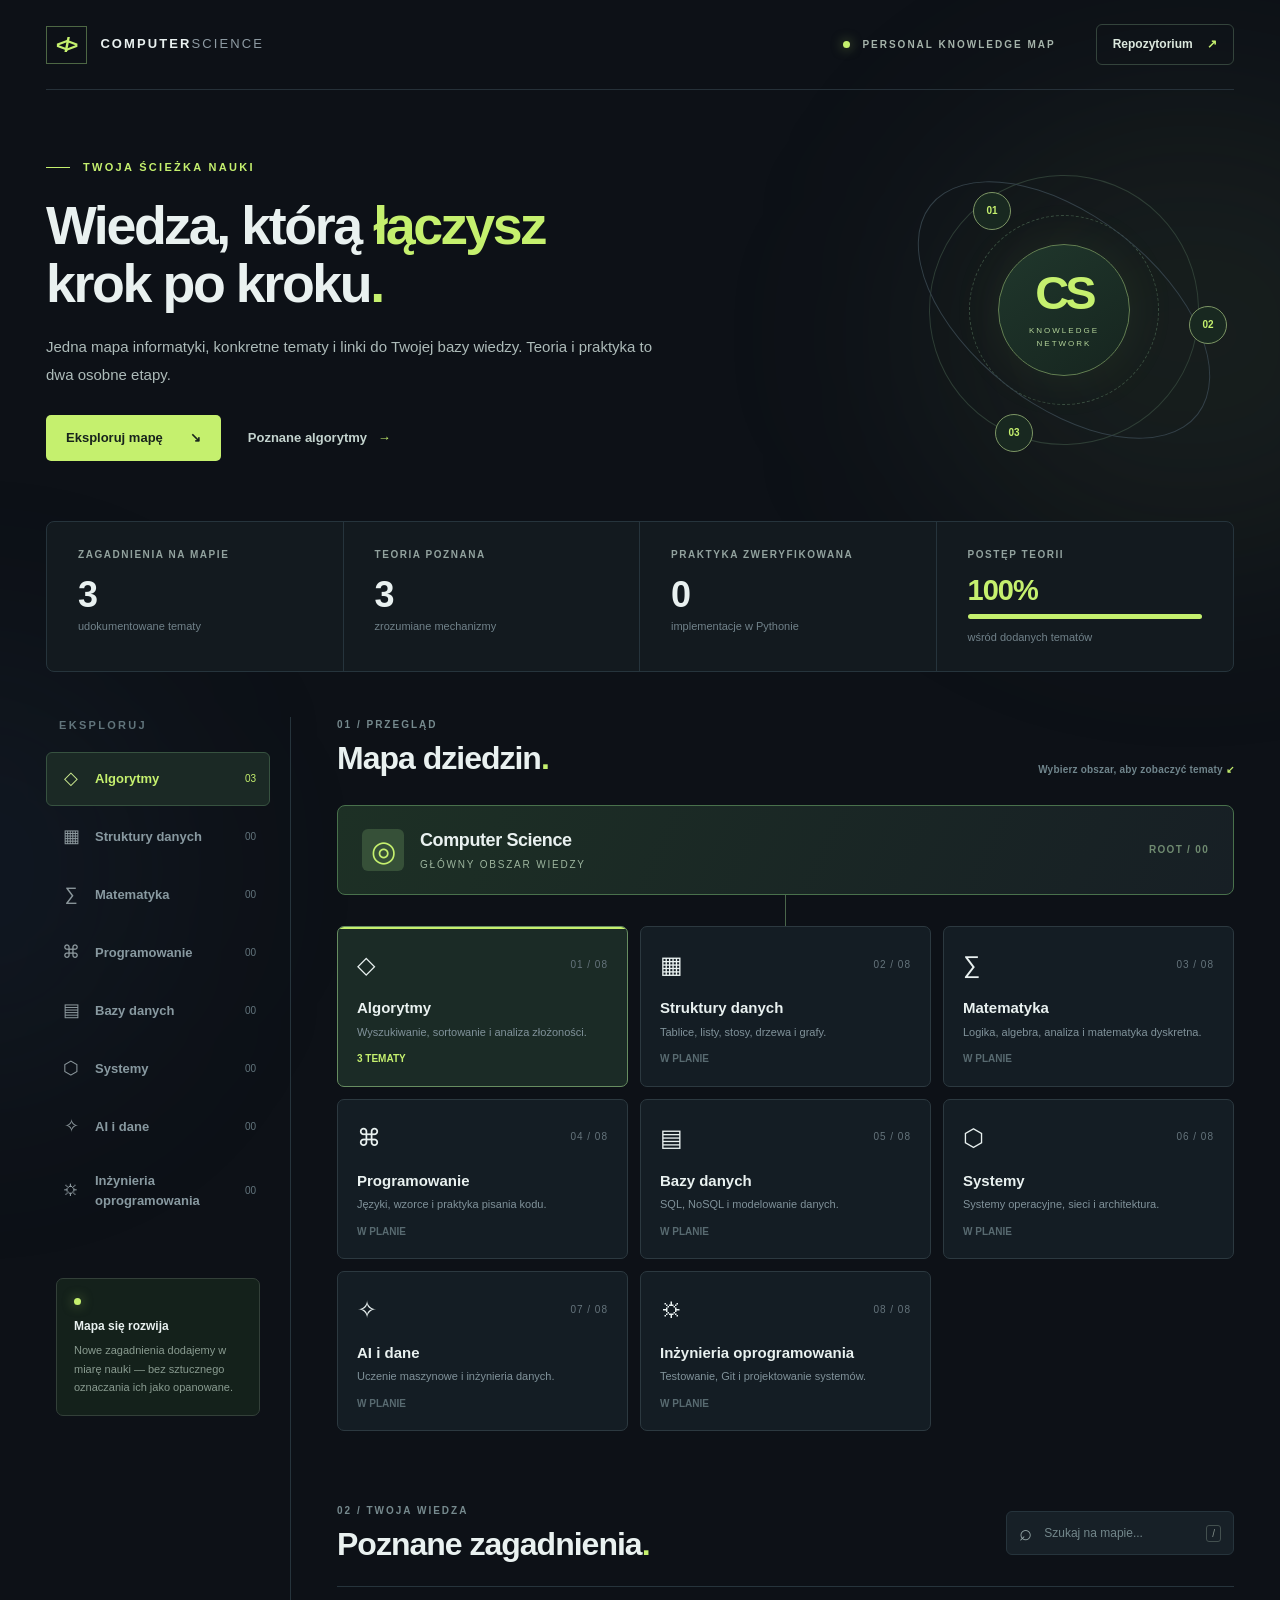
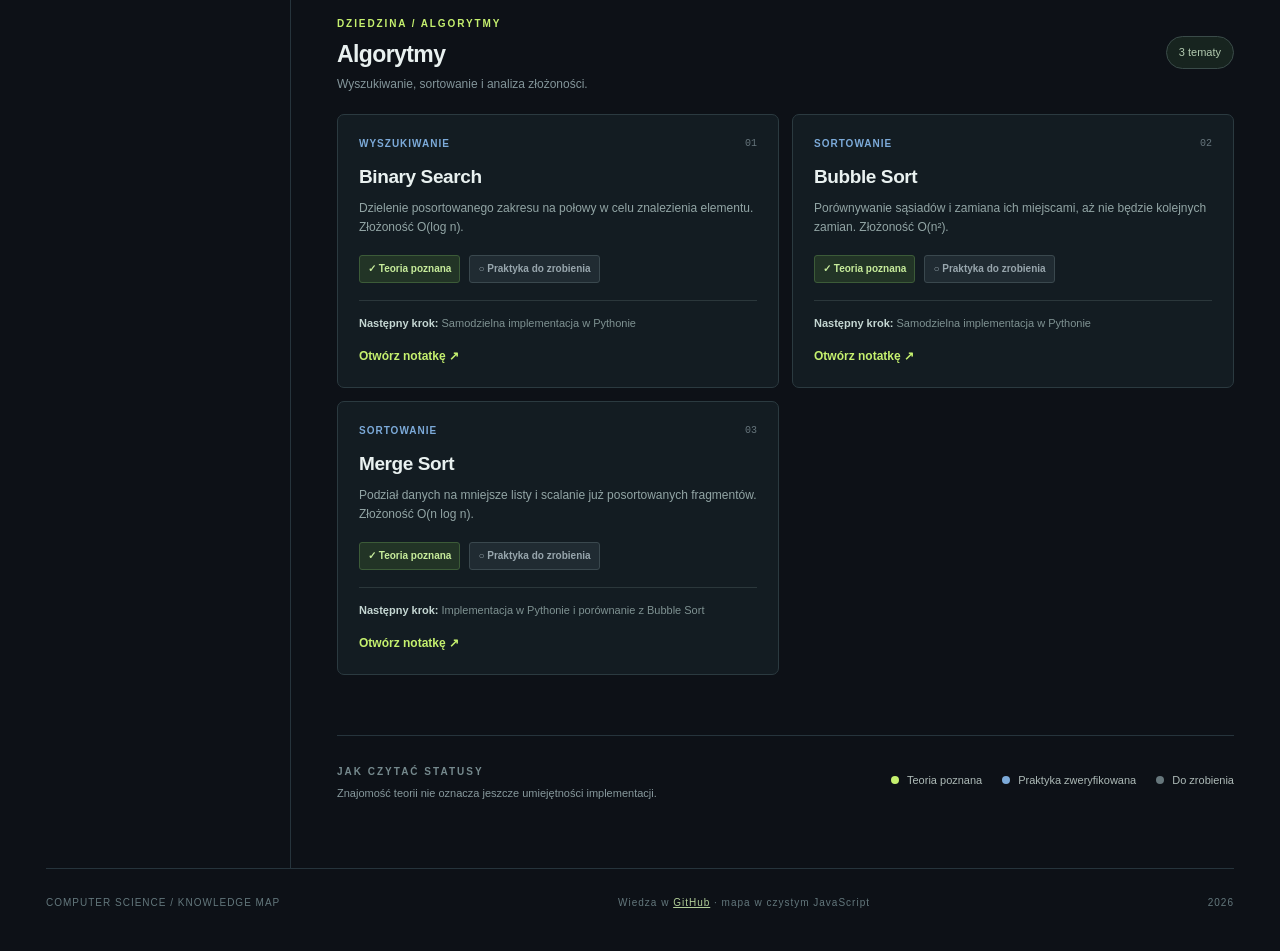
==== docs/index.html @ 826e0786 "Add interactive Computer Science knowledge map (GitHub Pages)" ====
<!doctype html>
<html lang="pl">
<head>
  <meta charset="utf-8">
  <meta name="viewport" content="width=device-width, initial-scale=1">
  <meta name="theme-color" content="#0d1117">
  <meta name="description" content="Interaktywna mapa nauki informatyki — algorytmy, struktury danych i powiązane notatki.">
  <title>Computer Science · Mapa wiedzy</title>
  <link rel="stylesheet" href="./style.css">
  <script defer src="./data/topics.js"></script>
  <script defer src="./app.js"></script>
</head>
<body>
  <div class="ambient ambient-one" aria-hidden="true"></div>
  <div class="ambient ambient-two" aria-hidden="true"></div>
  <div class="shell">
    <header class="site-header">
      <a class="brand" href="./index.html" aria-label="Computer Science — strona główna">
        <span class="brand-symbol">&lt;/&gt;</span><span class="brand-text">COMPUTER<span>SCIENCE</span></span>
      </a>
      <div class="header-right"><span class="live-dot" aria-hidden="true"></span><span class="header-tag">PERSONAL KNOWLEDGE MAP</span>
        <a class="header-link" href="https://github.com/Filip350/ComputerScience" target="_blank" rel="noopener noreferrer">Repozytorium <span aria-hidden="true">↗</span></a>
      </div>
    </header>
    <section class="hero" aria-labelledby="heroTitle">
      <div class="hero-copy"><div class="eyebrow"><span class="eyebrow-line"></span> TWOJA ŚCIEŻKA NAUKI</div>
        <h1 id="heroTitle">Wiedza, którą <em>łączysz</em><br>krok po kroku<span class="hero-period">.</span></h1>
        <p>Jedna mapa informatyki, konkretne tematy i linki do Twojej bazy wiedzy. Teoria i praktyka to dwa osobne etapy.</p>
        <div class="hero-actions"><a href="#map" class="primary-action">Eksploruj mapę <span aria-hidden="true">↘</span></a><a href="#topics" class="text-action">Poznane algorytmy <span aria-hidden="true">→</span></a></div>
      </div>
      <div class="hero-orbit" aria-hidden="true"><div class="orbit orbit-a"></div><div class="orbit orbit-b"></div><div class="orbit orbit-c"></div><div class="orbit-node node-a">01</div><div class="orbit-node node-b">02</div><div class="orbit-node node-c">03</div><div class="orbit-core"><span>CS</span><small>KNOWLEDGE<br>NETWORK</small></div></div>
    </section>
    <section class="stats" aria-label="Postępy nauki">
      <div class="stat"><span class="stat-label">ZAGADNIENIA NA MAPIE</span><strong id="statTotal">—</strong><span class="stat-detail">udokumentowane tematy</span></div>
      <div class="stat"><span class="stat-label">TEORIA POZNANA</span><strong id="statTheory">—</strong><span class="stat-detail">zrozumiane mechanizmy</span></div>
      <div class="stat"><span class="stat-label">PRAKTYKA ZWERYFIKOWANA</span><strong id="statPractice">—</strong><span class="stat-detail">implementacje w Pythonie</span></div>
      <div class="stat stat-progress"><span class="stat-label">POSTĘP TEORII</span><strong id="statPercent">—</strong><div class="progress-track"><span id="progressFill"></span></div><span class="stat-detail">wśród dodanych tematów</span></div>
    </section>
    <div class="workspace">
      <aside class="sidebar" aria-label="Nawigacja po dziedzinach">
        <div class="sidebar-title">EKSPLORUJ</div>
        <div class="sidebar-nav" id="sidebarNav"></div>
        <div class="sidebar-foot"><div class="small-signal"></div><strong>Mapa się rozwija</strong><p>Nowe zagadnienia dodajemy w miarę nauki — bez sztucznego oznaczania ich jako opanowane.</p></div>
      </aside>
      <main class="content">
        <section class="map-section" id="map" aria-labelledby="mapTitle">
          <div class="section-top"><div><p class="section-kicker">01 / PRZEGLĄD</p><h2 id="mapTitle">Mapa dziedzin<span class="lime">.</span></h2></div><span class="section-hint">Wybierz obszar, aby zobaczyć tematy <span aria-hidden="true">↙</span></span></div>
          <div class="root-node"><span class="root-icon">◎</span><div><strong>Computer Science</strong><small>GŁÓWNY OBSZAR WIEDZY</small></div><span class="root-corner">ROOT / 00</span></div>
          <div class="branch-line" aria-hidden="true"></div>
          <div class="category-grid" id="categoryGrid"></div>
        </section>
        <section id="topics" class="topics-section" aria-labelledby="topicsTitle">
          <div class="section-top section-top-topics"><div><p class="section-kicker">02 / TWOJA WIEDZA</p><h2 id="topicsTitle">Poznane zagadnienia<span class="lime">.</span></h2></div><label class="search-field"><span aria-hidden="true">⌕</span><span class="visually-hidden">Wyszukaj zagadnienie</span><input id="searchInput" type="search" placeholder="Szukaj na mapie..." autocomplete="off"><kbd>/</kbd></label></div>
          <div class="selection-summary"><div><span class="selection-label" id="categoryLabel">ALGORYTMY</span><h3 id="categoryHeading">Algorytmy</h3><p id="categoryDescription"></p></div><span class="pill-counter" id="topicCount"></span></div>
          <div class="topics-grid" id="topicsGrid" aria-live="polite"></div>
        </section>
        <section class="legend-section" aria-label="Legenda postępów"><div class="legend-head"><span class="section-kicker">JAK CZYTAĆ STATUSY</span><p>Znajomość teorii nie oznacza jeszcze umiejętności implementacji.</p></div><div class="legend-items"><span><i class="legend-dot theory-dot"></i> Teoria poznana</span><span><i class="legend-dot practice-dot"></i> Praktyka zweryfikowana</span><span><i class="legend-dot todo-dot"></i> Do zrobienia</span></div></section>
      </main>
    </div>
    <footer class="site-footer"><span>COMPUTER SCIENCE / KNOWLEDGE MAP</span><span>Wiedza w <a href="https://github.com/Filip350/ComputerScience" target="_blank" rel="noopener noreferrer">GitHub</a> · mapa w czystym JavaScript</span><span>2026</span></footer>
  </div>
</body>
</html>
---- docs/style.css ----
:root{color-scheme:dark;--bg:#0d1117;--panel:#131a21;--panel2:#172029;--stroke:#26343c;--soft:#8e9ba3;--text:#e9f1f0;--lime:#c5f06e;--blue:#7caad9;--muted:#53636c;--max:1440px}*{box-sizing:border-box}html{scroll-behavior:smooth}body{margin:0;background:var(--bg);color:var(--text);font:15px/1.55 -apple-system,BlinkMacSystemFont,"Segoe UI",Inter,Arial,sans-serif;overflow-x:hidden}a{color:inherit;text-decoration:none}button,input{font:inherit}button{cursor:pointer}button:focus-visible,a:focus-visible,input:focus-visible{outline:2px solid var(--lime);outline-offset:4px}.ambient{position:absolute;border-radius:50%;filter:blur(105px);z-index:-1;pointer-events:none}.ambient-one{width:540px;height:450px;background:rgba(118,151,93,.10);top:110px;right:-180px}.ambient-two{width:370px;height:420px;background:rgba(55,93,132,.10);top:660px;left:-210px}.shell{width:min(var(--max),calc(100% - 92px));margin:0 auto}.site-header{height:90px;display:flex;align-items:center;justify-content:space-between;border-bottom:1px solid #263139}.brand{display:flex;align-items:center;gap:13px}.brand-symbol{font-size:21px;font-weight:900;letter-spacing:-4px;color:var(--lime);border:1px solid #4d6744;padding:7px 12px 8px 9px;line-height:1}.brand-text{font-size:13px;font-weight:850;letter-spacing:2.1px}.brand-text span{color:var(--soft);font-weight:500}.header-right{display:flex;align-items:center;gap:12px}.header-tag{font-size:10px;letter-spacing:2px;color:#a5b3aa;font-weight:700}.live-dot,.small-signal{width:7px;height:7px;background:var(--lime);border-radius:50%;box-shadow:0 0 12px #c5f06e80}.header-link{margin-left:28px;border:1px solid #34443c;border-radius:6px;padding:10px 16px;color:#dce8de;font-weight:700;font-size:12px}.header-link:hover{border-color:var(--lime)}.header-link span{color:var(--lime);margin-left:11px}.hero{min-height:380px;display:flex;justify-content:space-between;align-items:center;gap:30px;padding:65px 0 56px}.hero-copy{max-width:765px;position:relative;z-index:1}.eyebrow,.section-kicker,.sidebar-title,.section-hint,.stat-label,.selection-label{font-size:11px;font-weight:750;letter-spacing:2.3px}.eyebrow{display:flex;align-items:center;gap:13px;color:var(--lime)}.eyebrow-line{width:24px;height:1px;background:var(--lime)}h1{font-size:clamp(39px,4.2vw,65px);line-height:1.08;letter-spacing:-2.4px;font-weight:760;margin:20px 0 21px}h1 em{font-style:normal;color:var(--lime)}.hero-period,.lime{color:var(--lime)}.hero-copy>p{color:#adbbb9;max-width:625px;font-size:15px;line-height:1.85;margin:0}.hero-actions{display:flex;gap:27px;align-items:center;margin-top:27px}.primary-action{display:inline-flex;gap:27px;align-items:center;background:var(--lime);color:#18231c;font-weight:800;font-size:13px;padding:13px 20px;border-radius:5px}.primary-action:hover{background:#dcff95}.text-action{color:#c3d3ce;font-size:13px;font-weight:700}.text-action span{color:var(--lime);margin-left:7px}.hero-orbit{flex:0 0 340px;width:340px;height:310px;position:relative;display:flex;align-items:center;justify-content:center}.orbit{position:absolute;border:1px solid #394e40;border-radius:50%;transform:rotate(-23deg)}.orbit-a{width:190px;height:190px;border-style:dashed}.orbit-b{width:270px;height:270px;opacity:.7}.orbit-c{width:340px;height:190px;border-color:#334048;transform:rotate(38deg)}.orbit-core{width:132px;height:132px;border-radius:50%;background:linear-gradient(145deg,#20372c,#16251f);border:1px solid #637f52;display:flex;align-items:center;justify-content:center;flex-direction:column;box-shadow:0 0 55px #b3ec7013}.orbit-core span{font-size:47px;line-height:1;font-weight:900;letter-spacing:-4px;color:var(--lime)}.orbit-core small{text-align:center;font-size:8px;line-height:1.6;letter-spacing:2px;color:#b3d399;margin-top:9px}.orbit-node{position:absolute;background:#182820;border:1px solid #7c9564;color:var(--lime);border-radius:50%;width:38px;height:38px;display:grid;place-items:center;font-size:10px;font-weight:800}.node-a{top:37px;left:79px}.node-b{right:7px;top:151px}.node-c{bottom:13px;left:101px}.stats{display:grid;grid-template-columns:repeat(4,minmax(0,1fr));border:1px solid var(--stroke);border-radius:8px;background:#131a1f;overflow:hidden;margin-bottom:45px}.stat{padding:25px 31px;min-height:140px;border-right:1px solid var(--stroke);display:flex;flex-direction:column;align-items:flex-start}.stat:last-child{border-right:0}.stat-label{color:#92a29e;letter-spacing:1.55px;font-size:10px}.stat strong{font-size:36px;line-height:1.3;margin:9px 0 0;letter-spacing:-1px}.stat-detail{color:#71828a;font-size:11px}.stat-progress strong{font-size:29px;color:var(--lime)}.progress-track{background:#2b3836;height:5px;border-radius:10px;width:100%;margin:5px 0 10px;overflow:hidden}.progress-track span{display:block;background:var(--lime);height:100%;width:0%;transition:width .5s}.workspace{display:grid;grid-template-columns:245px minmax(0,1fr);gap:46px}.sidebar{border-right:1px solid var(--stroke);padding-right:20px;align-self:stretch}.sidebar-title{color:#61747b;margin:0 0 18px 13px}.sidebar-nav{display:flex;flex-direction:column;gap:4px}.side-btn{display:flex;gap:13px;align-items:center;background:transparent;border:1px solid transparent;border-radius:6px;padding:12px 13px;color:#8899a0;text-align:left;width:100%;transition:.15s}.side-btn:hover{color:var(--text);background:#1c252c}.side-btn.active{background:#1b2925;border-color:#375240;color:var(--lime)}.side-icon{width:22px;font-size:18px;text-align:center;filter:saturate(.7)}.side-name{flex:1;font-size:13px;font-weight:650}.side-count{font-size:10px;color:#62747c}.side-btn.active .side-count{color:var(--lime)}.sidebar-foot{margin:54px 10px 0;border:1px solid #334039;border-radius:7px;padding:19px 17px;background:#14211b}.sidebar-foot strong{display:block;font-size:12px;margin-top:12px}.sidebar-foot p{color:#899b90;font-size:11px;line-height:1.65;margin:6px 0 0}.content{min-width:0}.section-top{display:flex;align-items:end;justify-content:space-between;gap:16px}.section-kicker{color:#768a8e;letter-spacing:2px;margin:0 0 6px;font-size:10px}h2{font-size:32px;letter-spacing:-1px;line-height:1.2;margin:0;font-weight:760}.section-hint{font-size:10px;letter-spacing:.2px;color:#70858c}.section-hint span{color:var(--lime)}.root-node{display:flex;align-items:center;gap:16px;background:linear-gradient(115deg,#1d3025,#171f25);border:1px solid #49714c;border-radius:8px;padding:19px 24px;margin-top:28px;min-height:90px}.root-icon{display:grid;place-items:center;width:42px;height:42px;border-radius:6px;background:#365038;color:var(--lime);font-size:29px}.root-node strong{display:block;font-size:18px;letter-spacing:-.4px}.root-node small{display:block;font-size:10px;letter-spacing:1.8px;color:#9db59e;margin-top:2px}.root-corner{margin-left:auto;color:#6f8a70;font-size:10px;font-weight:700;letter-spacing:1.3px}.branch-line{width:1px;height:31px;background:#4a664b;margin:0 auto}.category-grid{display:grid;grid-template-columns:repeat(3,minmax(0,1fr));gap:12px;position:relative}.category-btn{position:relative;text-align:left;min-height:148px;padding:19px;border:1px solid #2c3940;border-radius:7px;background:#141d24;color:var(--text);transition:background .15s,border-color .15s,transform .15s;overflow:hidden}.category-btn:before{content:"";position:absolute;top:0;left:0;width:100%;height:2px;background:transparent}.category-btn:hover{background:#1a292b;border-color:#65815f;transform:translateY(-2px)}.category-btn.active{background:#1b2b26;border-color:#678d61}.category-btn.active:before{background:var(--lime)}.cat-header{display:flex;align-items:center;justify-content:space-between}.cat-icon{font-size:24px}.cat-number{font-size:10px;color:#65747c;letter-spacing:1px}.cat-title{font-size:15px;font-weight:780;display:block;margin-top:13px}.cat-desc{display:block;font-size:11px;color:#80929a;margin:4px 0 0;line-height:1.5}.cat-bottom{display:block;font-size:10px;color:var(--lime);font-weight:750;margin-top:11px}.category-btn:not(.has-topics) .cat-bottom{color:#586a70}.topics-section{padding-top:72px}.section-top-topics{align-items:center}.search-field{display:flex;align-items:center;gap:10px;border:1px solid var(--stroke);border-radius:6px;background:#172027;min-width:225px;padding:10px 12px;color:#92a3a4}.search-field>span:first-child{font-size:22px;line-height:1}.search-field input{background:transparent;border:0;outline:none;color:var(--text);min-width:0;width:100%;font-size:12px}.search-field input::placeholder{color:#73878b}.search-field kbd{font-family:inherit;font-size:10px;color:#84908b;border:1px solid #43504f;border-radius:3px;padding:0 5px}.selection-summary{display:flex;justify-content:space-between;align-items:center;gap:20px;padding:23px 0 20px;margin-top:23px;border-top:1px solid var(--stroke)}.selection-label{font-size:10px;color:var(--lime);letter-spacing:1.9px}.selection-summary h3{font-size:23px;letter-spacing:-.6px;margin:3px 0}.selection-summary p{font-size:12px;color:#83959a;margin:2px 0 0}.pill-counter{font-size:11px;border:1px solid #3a4b49;background:#17241f;border-radius:999px;padding:7px 12px;color:#b2caaf;white-space:nowrap}.topics-grid{display:grid;grid-template-columns:repeat(2,minmax(0,1fr));gap:13px}.topic-card{min-width:0;padding:21px;border:1px solid #2b3a40;background:#131c22;border-radius:7px;transition:background .15s,border-color .15s}.topic-card:hover{border-color:#596f63;background:#172229}.topic-card-head{display:flex;align-items:flex-start;justify-content:space-between;gap:10px}.topic-tag{font-size:10px;color:var(--blue);letter-spacing:1px;font-weight:750}.topic-index{font-size:10px;color:#65747b;font-family:monospace}.topic-card h4{font-size:19px;letter-spacing:-.4px;margin:11px 0 7px}.topic-description{font-size:12px;line-height:1.6;color:#92a5a5;min-height:38px;margin:0}.topic-checklist{display:flex;gap:9px;flex-wrap:wrap;margin:18px 0 17px}.chip{font-size:10px;font-weight:750;border-radius:3px;padding:5px 8px;border:1px solid}.chip.yes{color:#c7ec9b;background:#223426;border-color:#3c5b38}.chip.no{color:#98a6ad;background:#202b32;border-color:#3a484e}.topic-next{font-size:11px;color:#7f9292;padding-top:14px;border-top:1px solid #2b373b}.topic-next strong{color:#c5d7d3;font-weight:600}.topic-link{display:inline-flex;align-items:center;gap:9px;margin-top:15px;font-size:12px;font-weight:800;color:var(--lime)}.topic-link:hover{text-decoration:underline}.empty-state{grid-column:1/-1;border:1px dashed #43534a;border-radius:8px;background:#15201c;padding:37px 26px;min-height:190px}.empty-state strong{display:block;font-size:19px}.empty-state p{color:#90a29d;max-width:480px;font-size:13px;margin:8px 0 0}.legend-section{border-top:1px solid var(--stroke);margin-top:60px;padding:22px 0 66px;display:flex;align-items:center;justify-content:space-between;gap:20px;flex-wrap:wrap}.legend-head p{color:#87999d;font-size:11px;margin:4px 0 0}.legend-items{display:flex;gap:20px;flex-wrap:wrap;font-size:11px;color:#adbab7}.legend-items>span{display:flex;align-items:center;gap:8px}.legend-dot{display:inline-block;border-radius:50%;width:8px;height:8px}.theory-dot{background:var(--lime)}.practice-dot{background:var(--blue)}.todo-dot{background:#66777c}.site-footer{border-top:1px solid var(--stroke);padding:26px 0 40px;display:flex;justify-content:space-between;gap:15px;color:#63777c;font-size:10px;letter-spacing:1px}.site-footer a{color:#b2cf99;text-decoration:underline}.visually-hidden{position:absolute!important;width:1px;height:1px;padding:0;margin:-1px;overflow:hidden;clip:rect(0,0,0,0);white-space:nowrap;border:0}@media(max-width:1100px){.workspace{grid-template-columns:185px minmax(0,1fr);gap:24px}.shell{width:min(var(--max),calc(100% - 48px))}.hero-orbit{flex-basis:270px;transform:scale(.8);margin:-32px}.category-grid{grid-template-columns:repeat(2,minmax(0,1fr))}.stats .stat{padding:20px 16px}}@media(max-width:750px){.shell{width:calc(100% - 32px)}.site-header{height:74px}.header-tag,.live-dot{display:none}.header-link{margin-left:0;padding:9px 11px}.brand-text{font-size:11px;letter-spacing:1px}.hero{padding:50px 0 32px;min-height:unset}.hero-orbit{display:none}.hero h1{font-size:clamp(38px,8.5vw,52px);letter-spacing:-1.7px}.hero-actions{gap:16px;flex-wrap:wrap}.stats{grid-template-columns:repeat(2,1fr);margin-bottom:32px}.stat{min-height:125px}.stat:nth-child(2){border-right:0}.stat:nth-child(-n+2){border-bottom:1px solid var(--stroke)}.workspace{display:block}.sidebar{border-right:0;padding:0;margin-bottom:34px}.sidebar-title,.sidebar-foot{display:none}.sidebar-nav{flex-direction:row;overflow-x:auto;padding-bottom:7px;scrollbar-width:thin}.side-btn{white-space:nowrap;flex:0 0 auto;width:auto;padding:10px 12px}.side-count{display:none}.section-hint{display:none}.topics-section{padding-top:53px}.section-top-topics{align-items:stretch;flex-direction:column}.search-field{width:100%}.legend-section{padding-bottom:35px}.site-footer{flex-wrap:wrap}}@media(max-width:510px){.category-grid,.topics-grid{grid-template-columns:1fr}.category-btn{min-height:130px}.category-grid{gap:9px}.hero-actions{gap:13px}.text-action{font-size:12px}.root-node{padding:16px}.root-corner{display:none}.selection-summary{align-items:flex-start}.stat strong{font-size:30px}.stat-progress strong{font-size:24px}}@media(prefers-reduced-motion:reduce){html{scroll-behavior:auto}*,*:before,*:after{transition:none!important}}
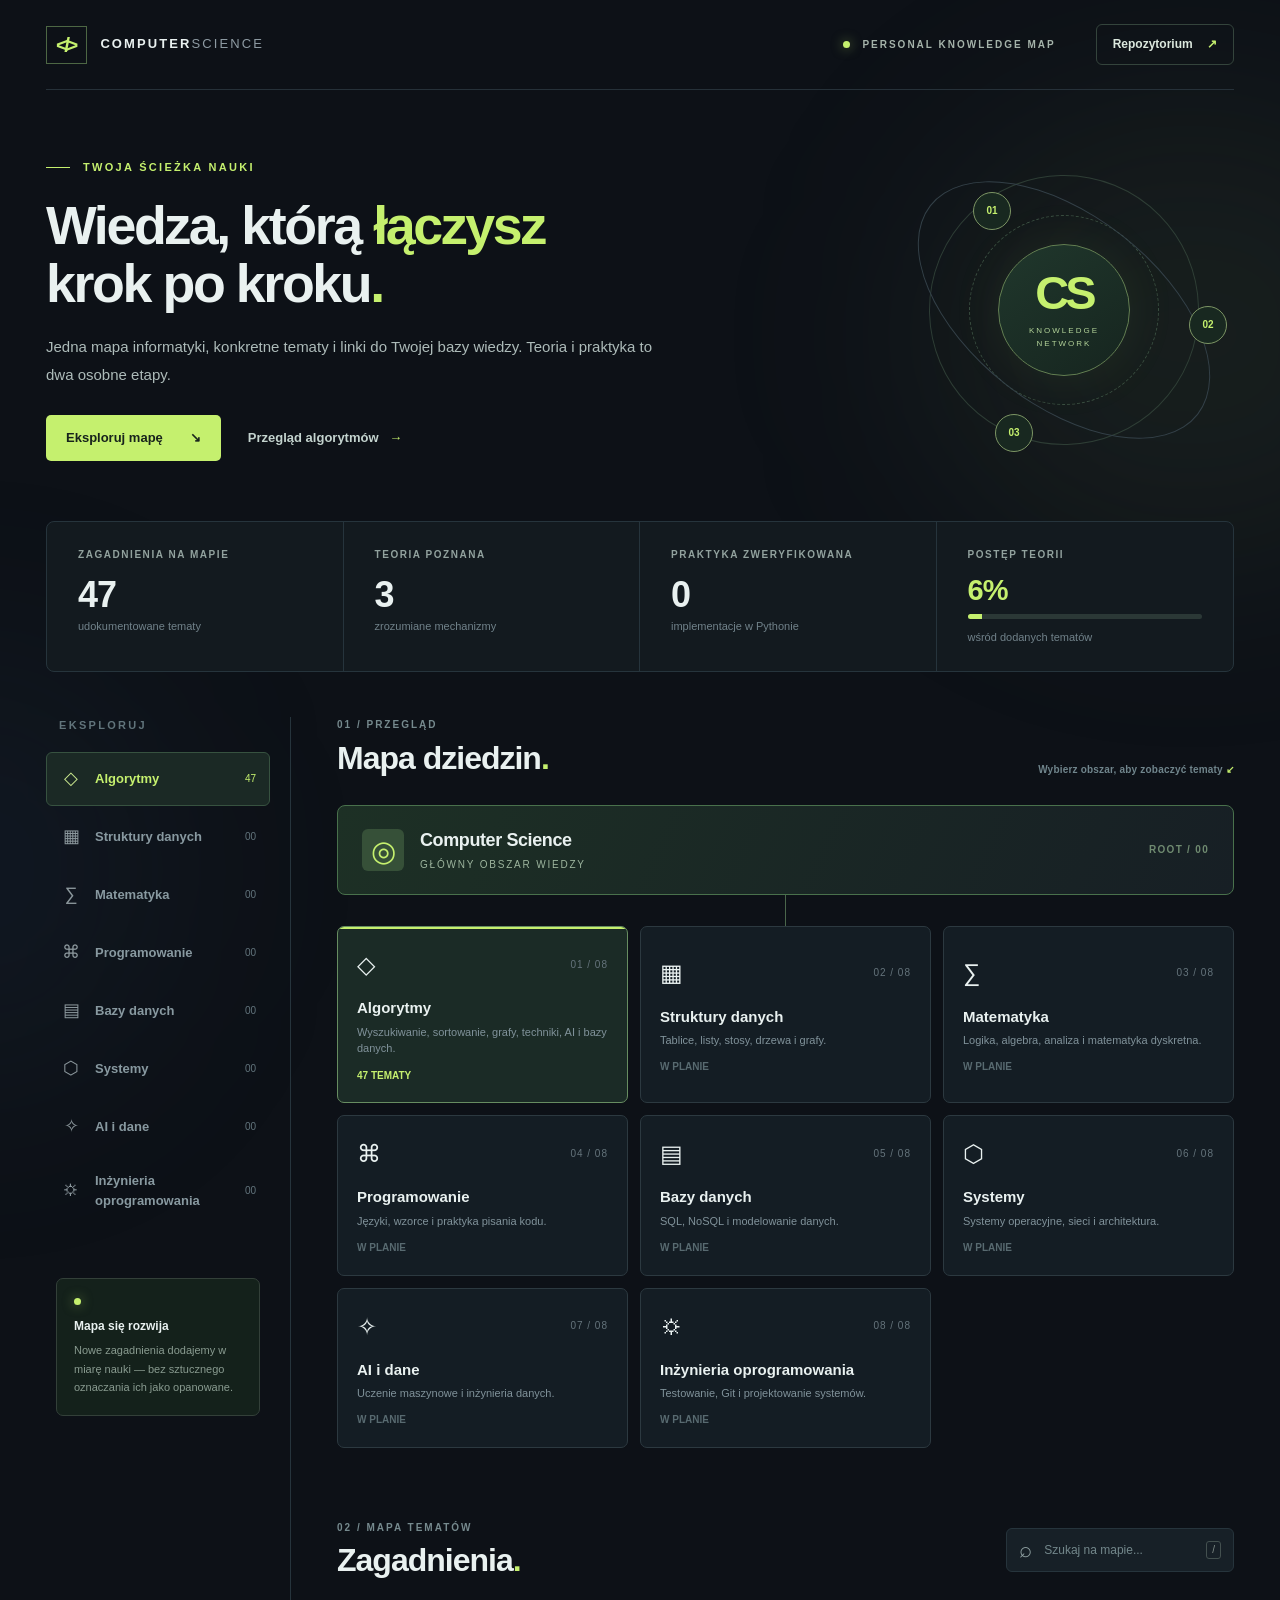
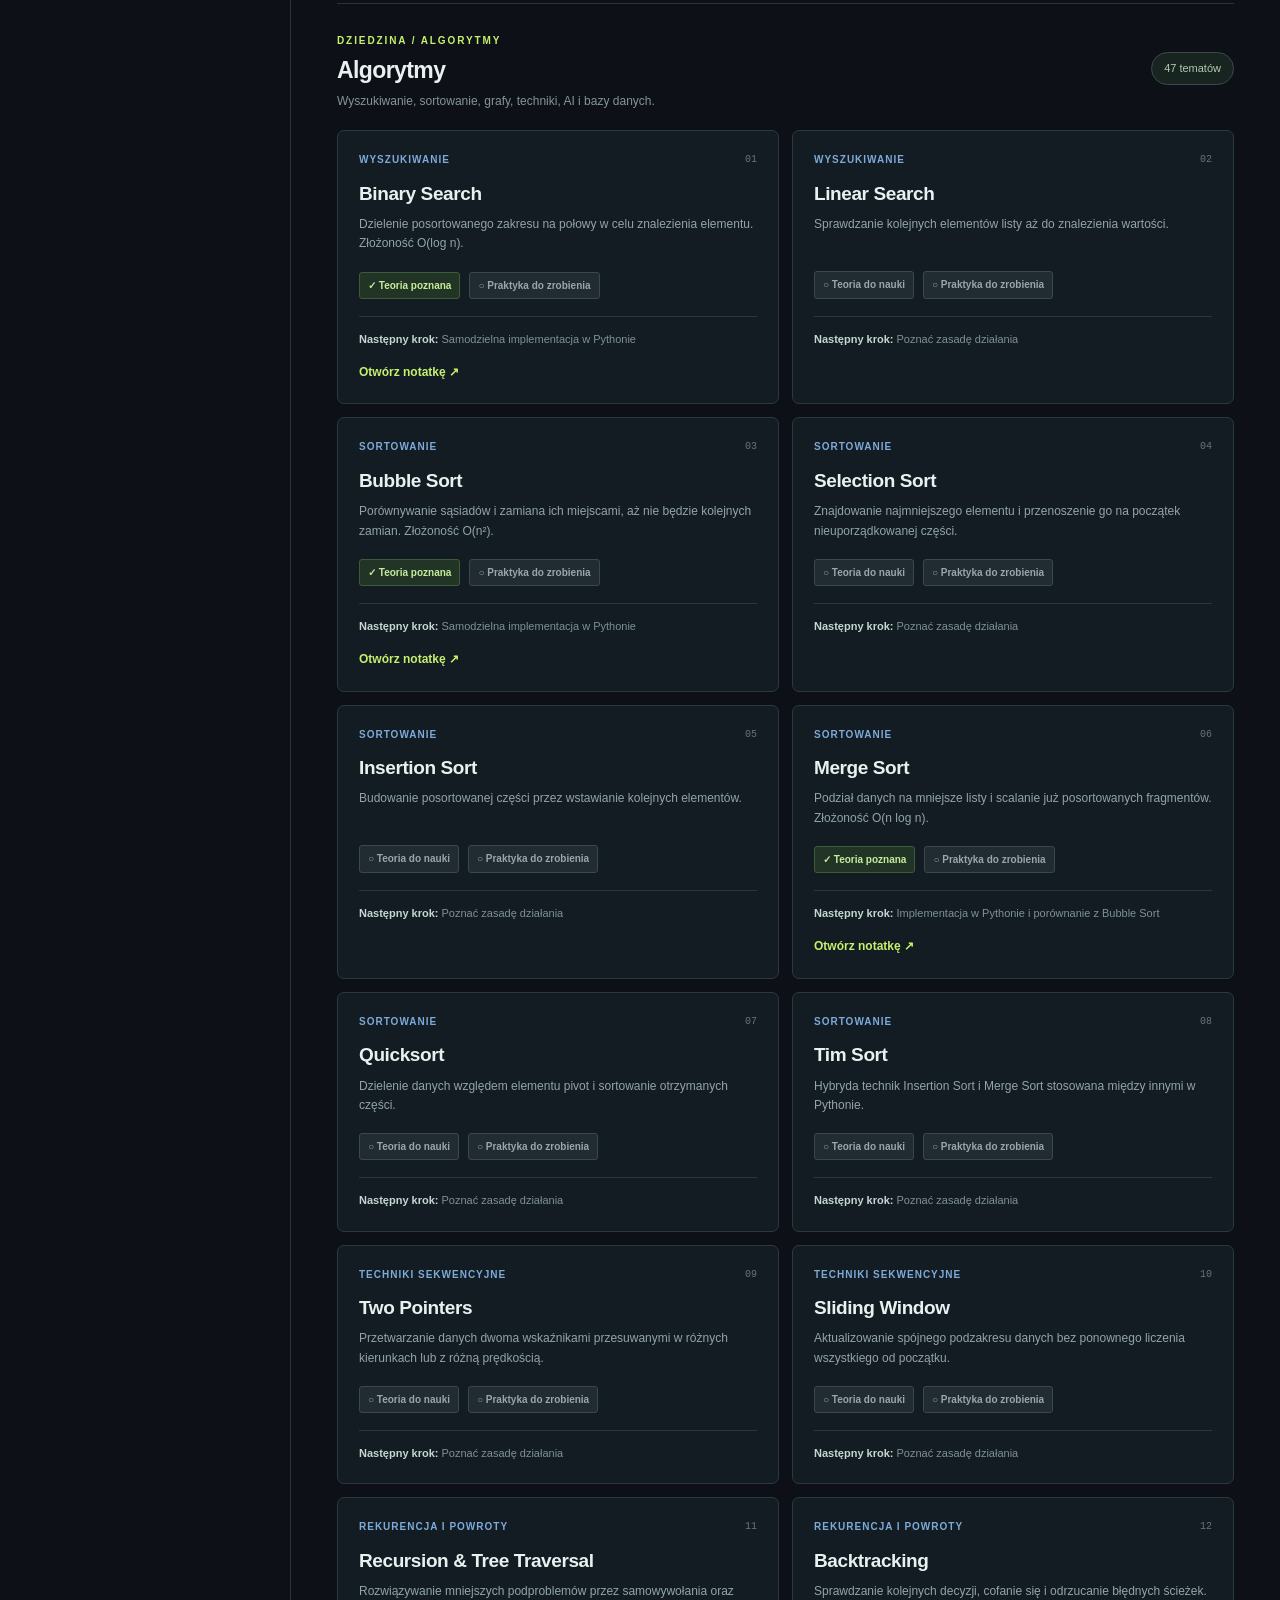
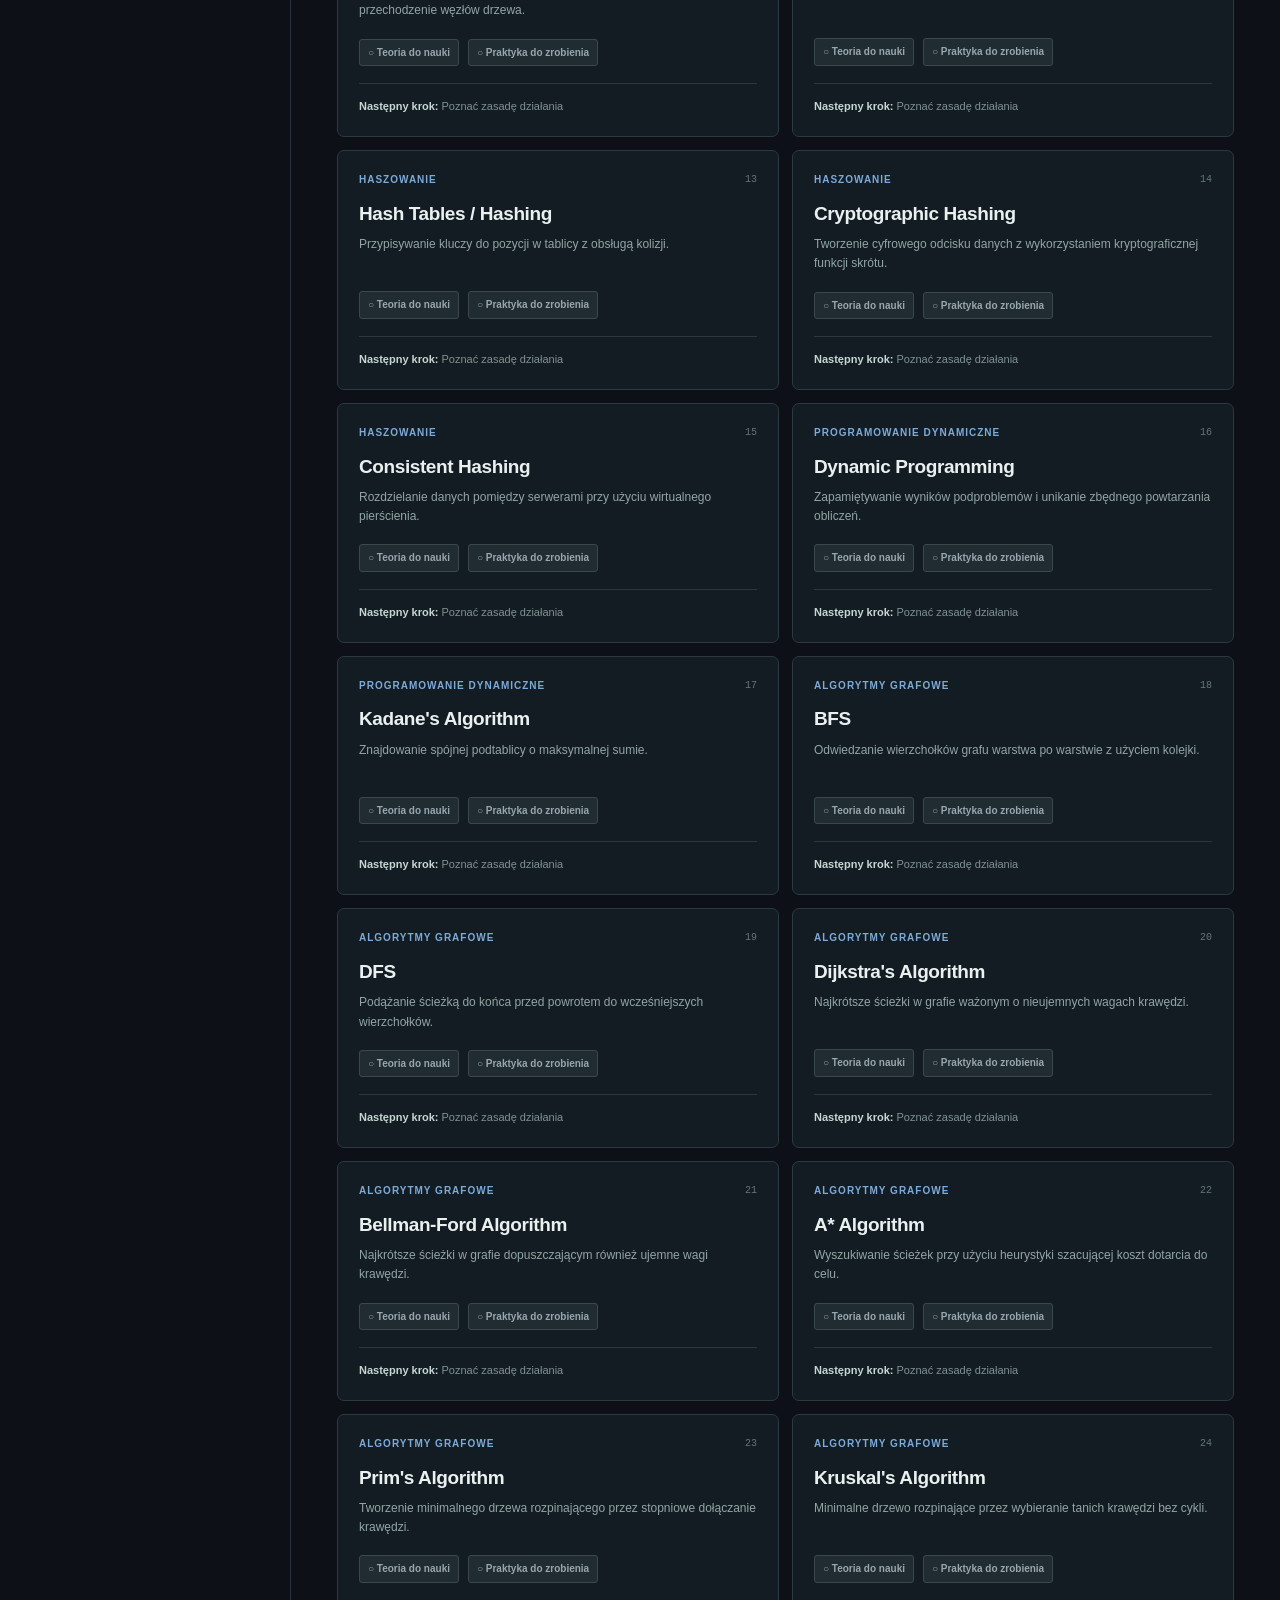
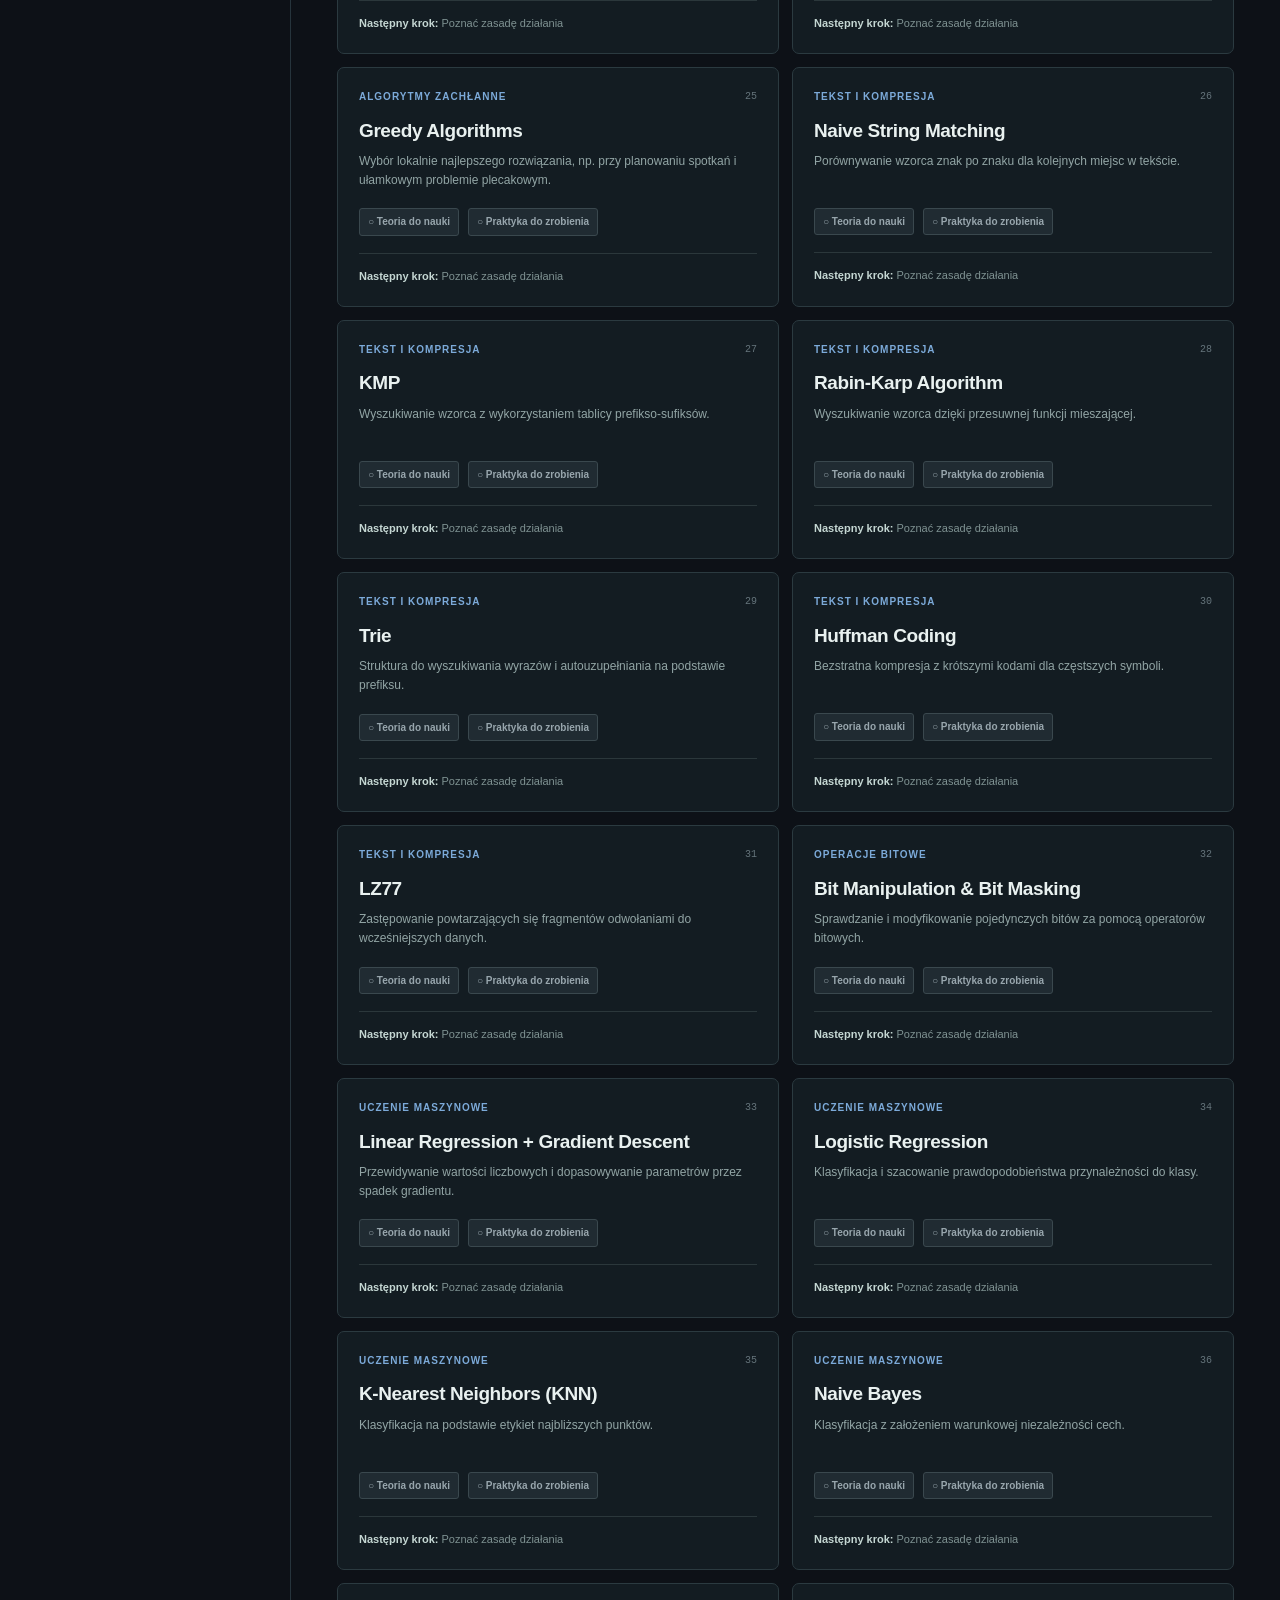
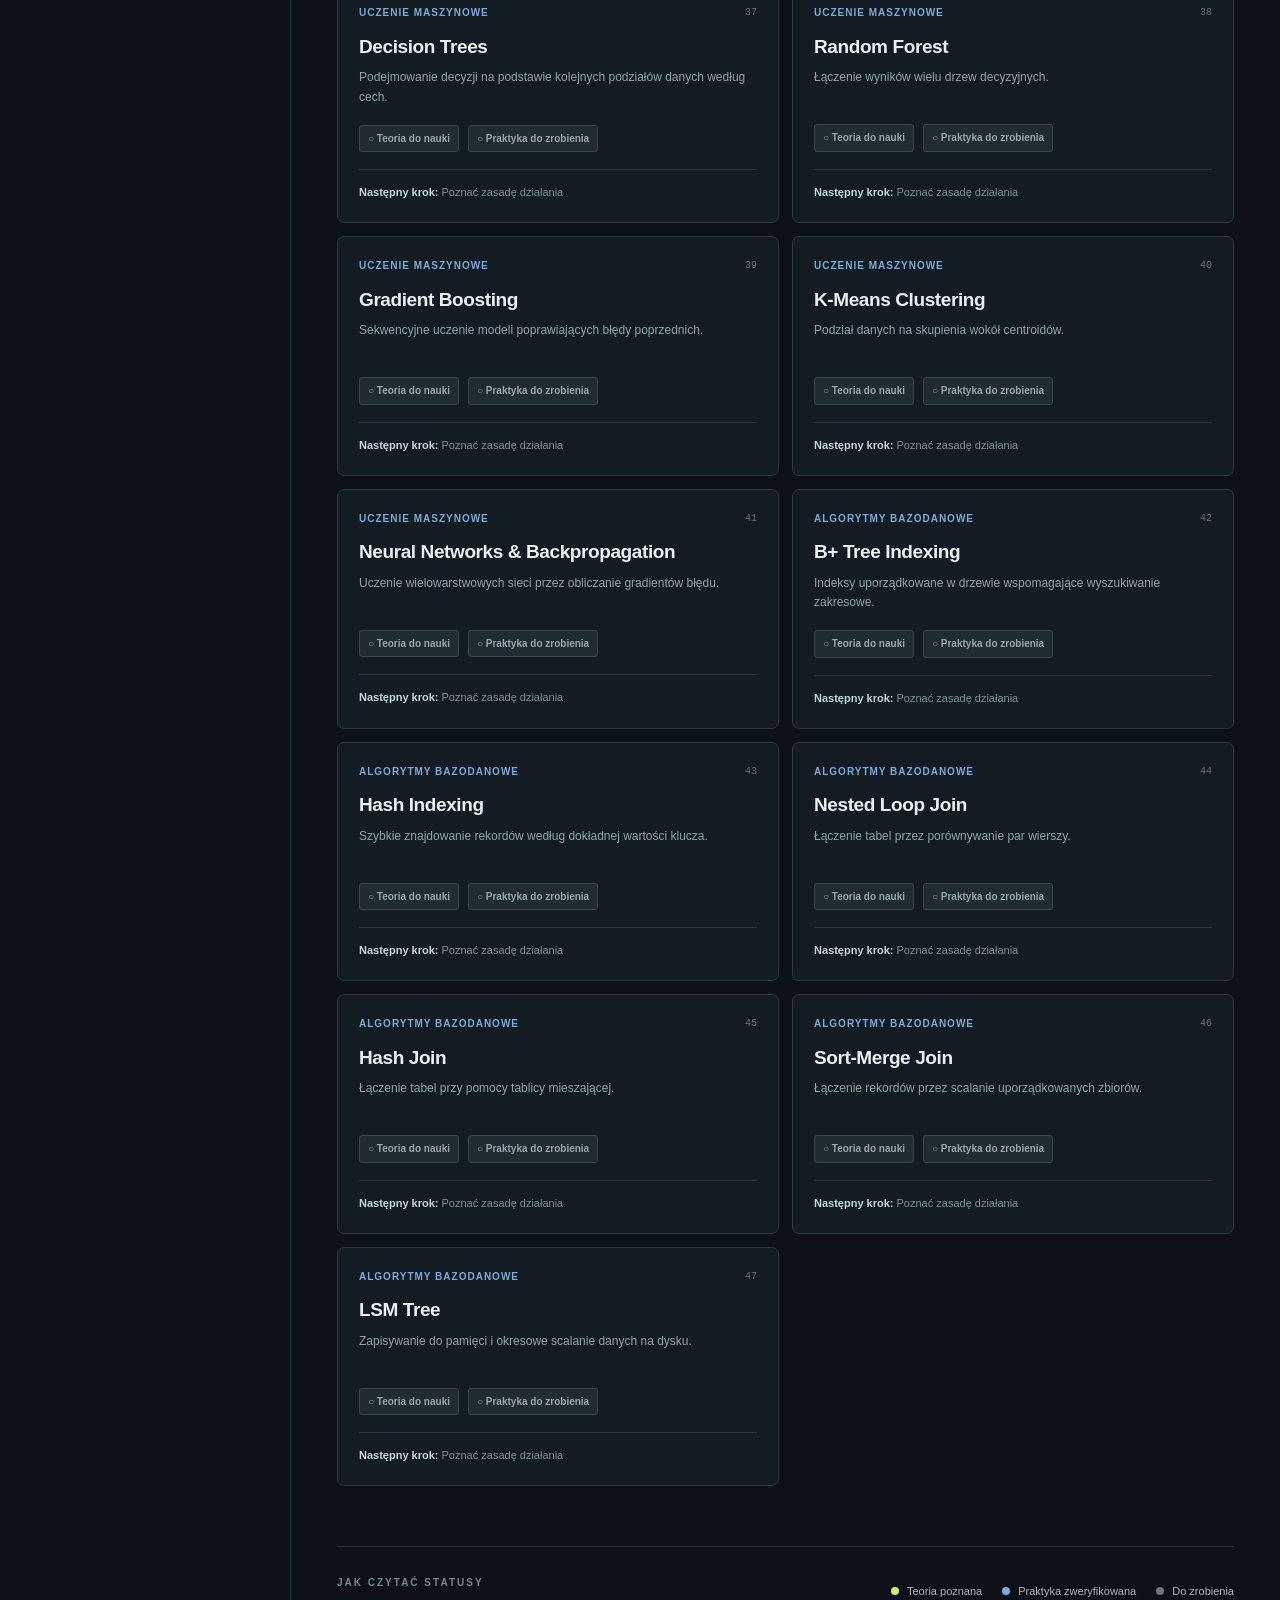
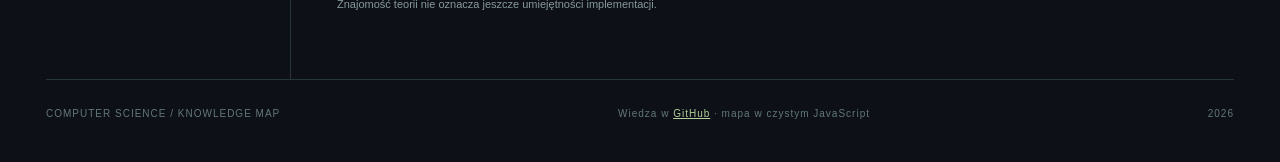
==== commit e79b5910: "docs(map): add complete algorithm catalogue as unlearned topics" ====
--- a/docs/index.html
+++ b/docs/index.html
@@ -26,7 +26,7 @@
       <div class="hero-copy"><div class="eyebrow"><span class="eyebrow-line"></span> TWOJA ŚCIEŻKA NAUKI</div>
         <h1 id="heroTitle">Wiedza, którą <em>łączysz</em><br>krok po kroku<span class="hero-period">.</span></h1>
         <p>Jedna mapa informatyki, konkretne tematy i linki do Twojej bazy wiedzy. Teoria i praktyka to dwa osobne etapy.</p>
-        <div class="hero-actions"><a href="#map" class="primary-action">Eksploruj mapę <span aria-hidden="true">↘</span></a><a href="#topics" class="text-action">Poznane algorytmy <span aria-hidden="true">→</span></a></div>
+        <div class="hero-actions"><a href="#map" class="primary-action">Eksploruj mapę <span aria-hidden="true">↘</span></a><a href="#topics" class="text-action">Przegląd algorytmów <span aria-hidden="true">→</span></a></div>
       </div>
       <div class="hero-orbit" aria-hidden="true"><div class="orbit orbit-a"></div><div class="orbit orbit-b"></div><div class="orbit orbit-c"></div><div class="orbit-node node-a">01</div><div class="orbit-node node-b">02</div><div class="orbit-node node-c">03</div><div class="orbit-core"><span>CS</span><small>KNOWLEDGE<br>NETWORK</small></div></div>
     </section>
@@ -50,7 +50,7 @@
           <div class="category-grid" id="categoryGrid"></div>
         </section>
         <section id="topics" class="topics-section" aria-labelledby="topicsTitle">
-          <div class="section-top section-top-topics"><div><p class="section-kicker">02 / TWOJA WIEDZA</p><h2 id="topicsTitle">Poznane zagadnienia<span class="lime">.</span></h2></div><label class="search-field"><span aria-hidden="true">⌕</span><span class="visually-hidden">Wyszukaj zagadnienie</span><input id="searchInput" type="search" placeholder="Szukaj na mapie..." autocomplete="off"><kbd>/</kbd></label></div>
+          <div class="section-top section-top-topics"><div><p class="section-kicker">02 / MAPA TEMATÓW</p><h2 id="topicsTitle">Zagadnienia<span class="lime">.</span></h2></div><label class="search-field"><span aria-hidden="true">⌕</span><span class="visually-hidden">Wyszukaj zagadnienie</span><input id="searchInput" type="search" placeholder="Szukaj na mapie..." autocomplete="off"><kbd>/</kbd></label></div>
           <div class="selection-summary"><div><span class="selection-label" id="categoryLabel">ALGORYTMY</span><h3 id="categoryHeading">Algorytmy</h3><p id="categoryDescription"></p></div><span class="pill-counter" id="topicCount"></span></div>
           <div class="topics-grid" id="topicsGrid" aria-live="polite"></div>
         </section>
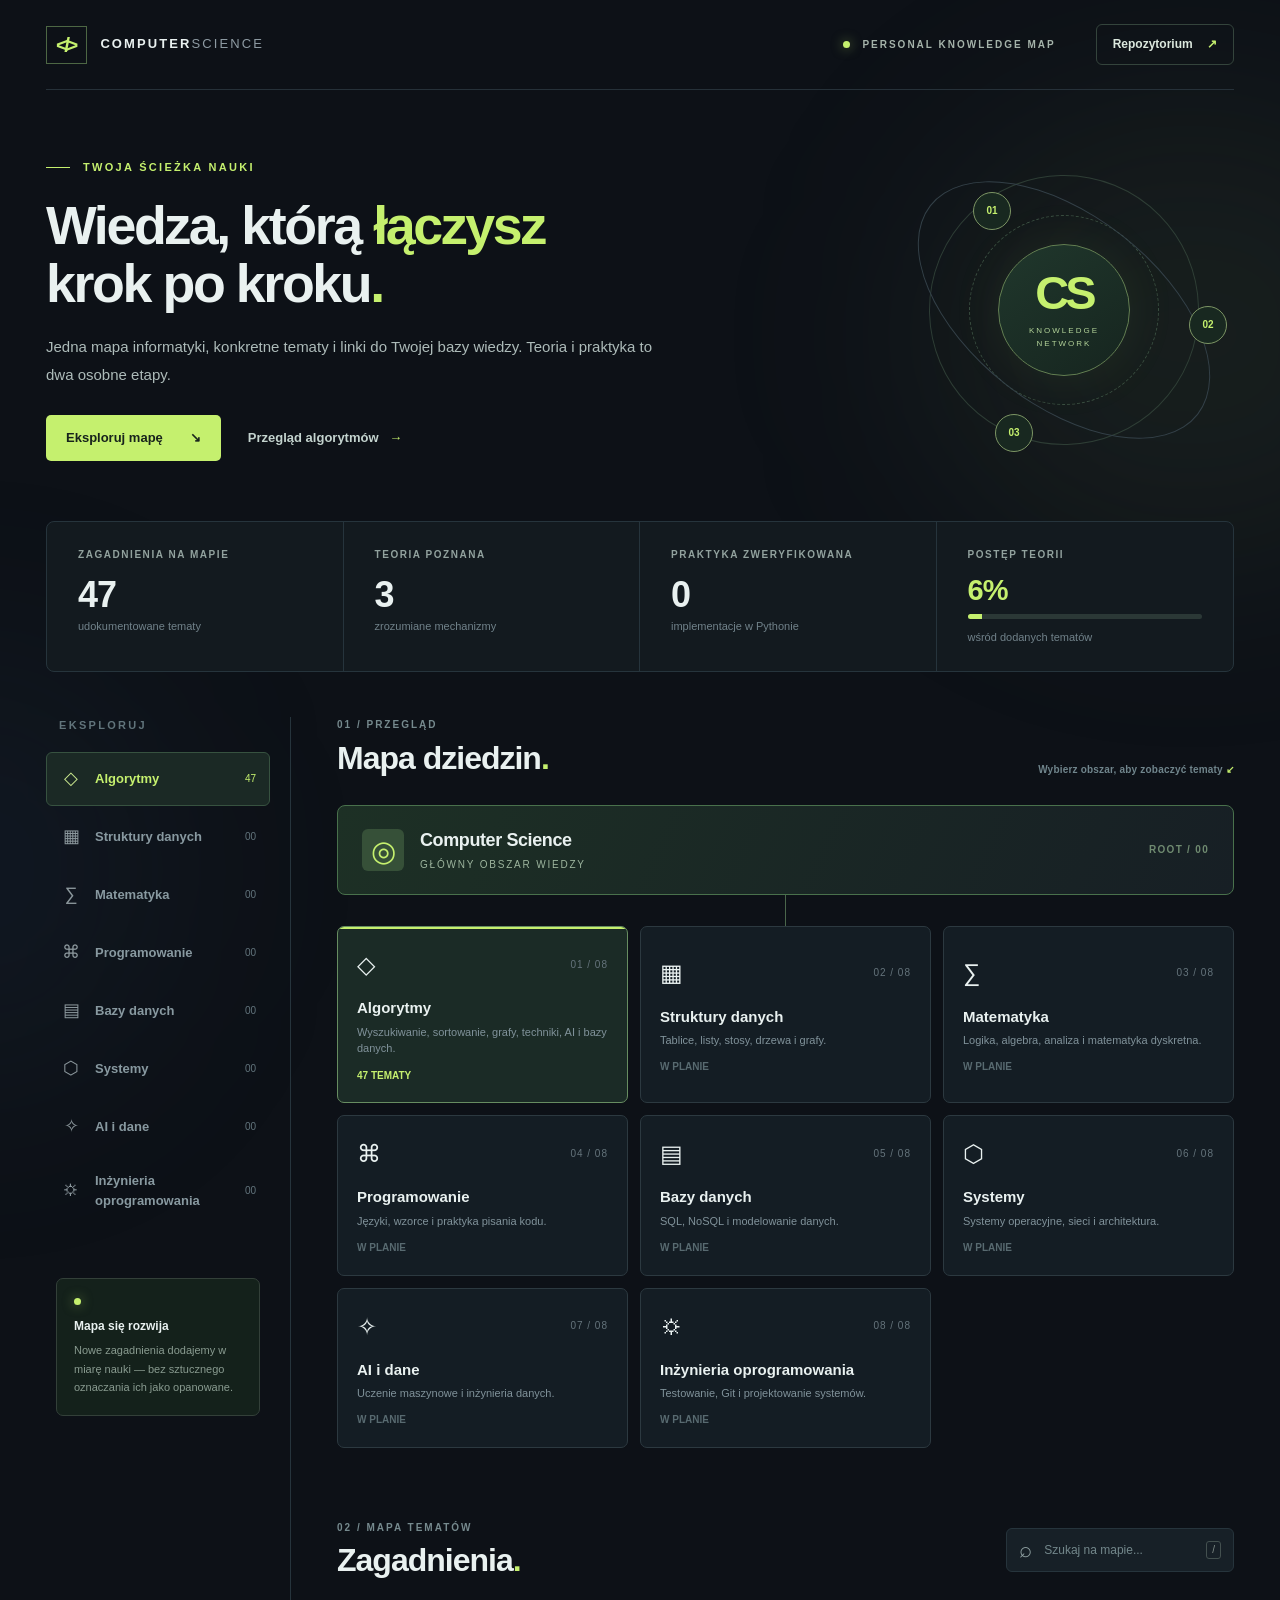
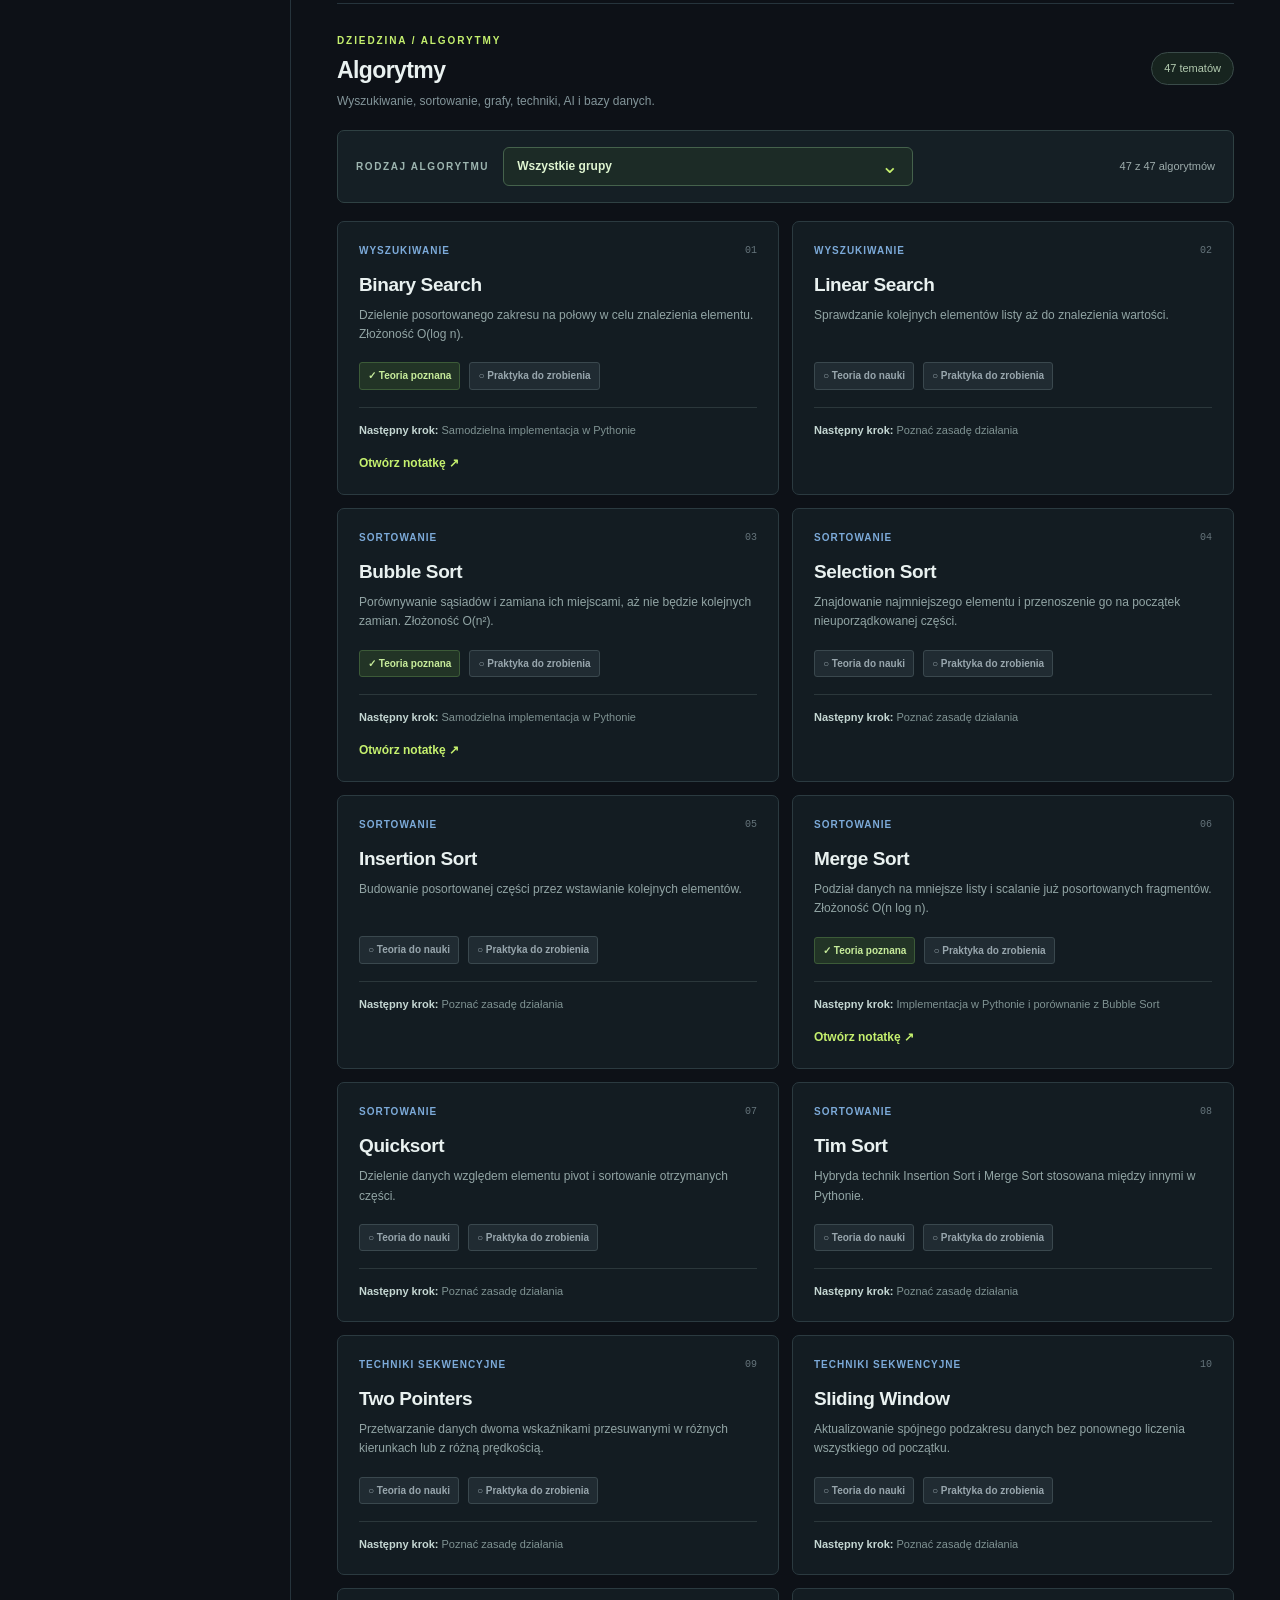
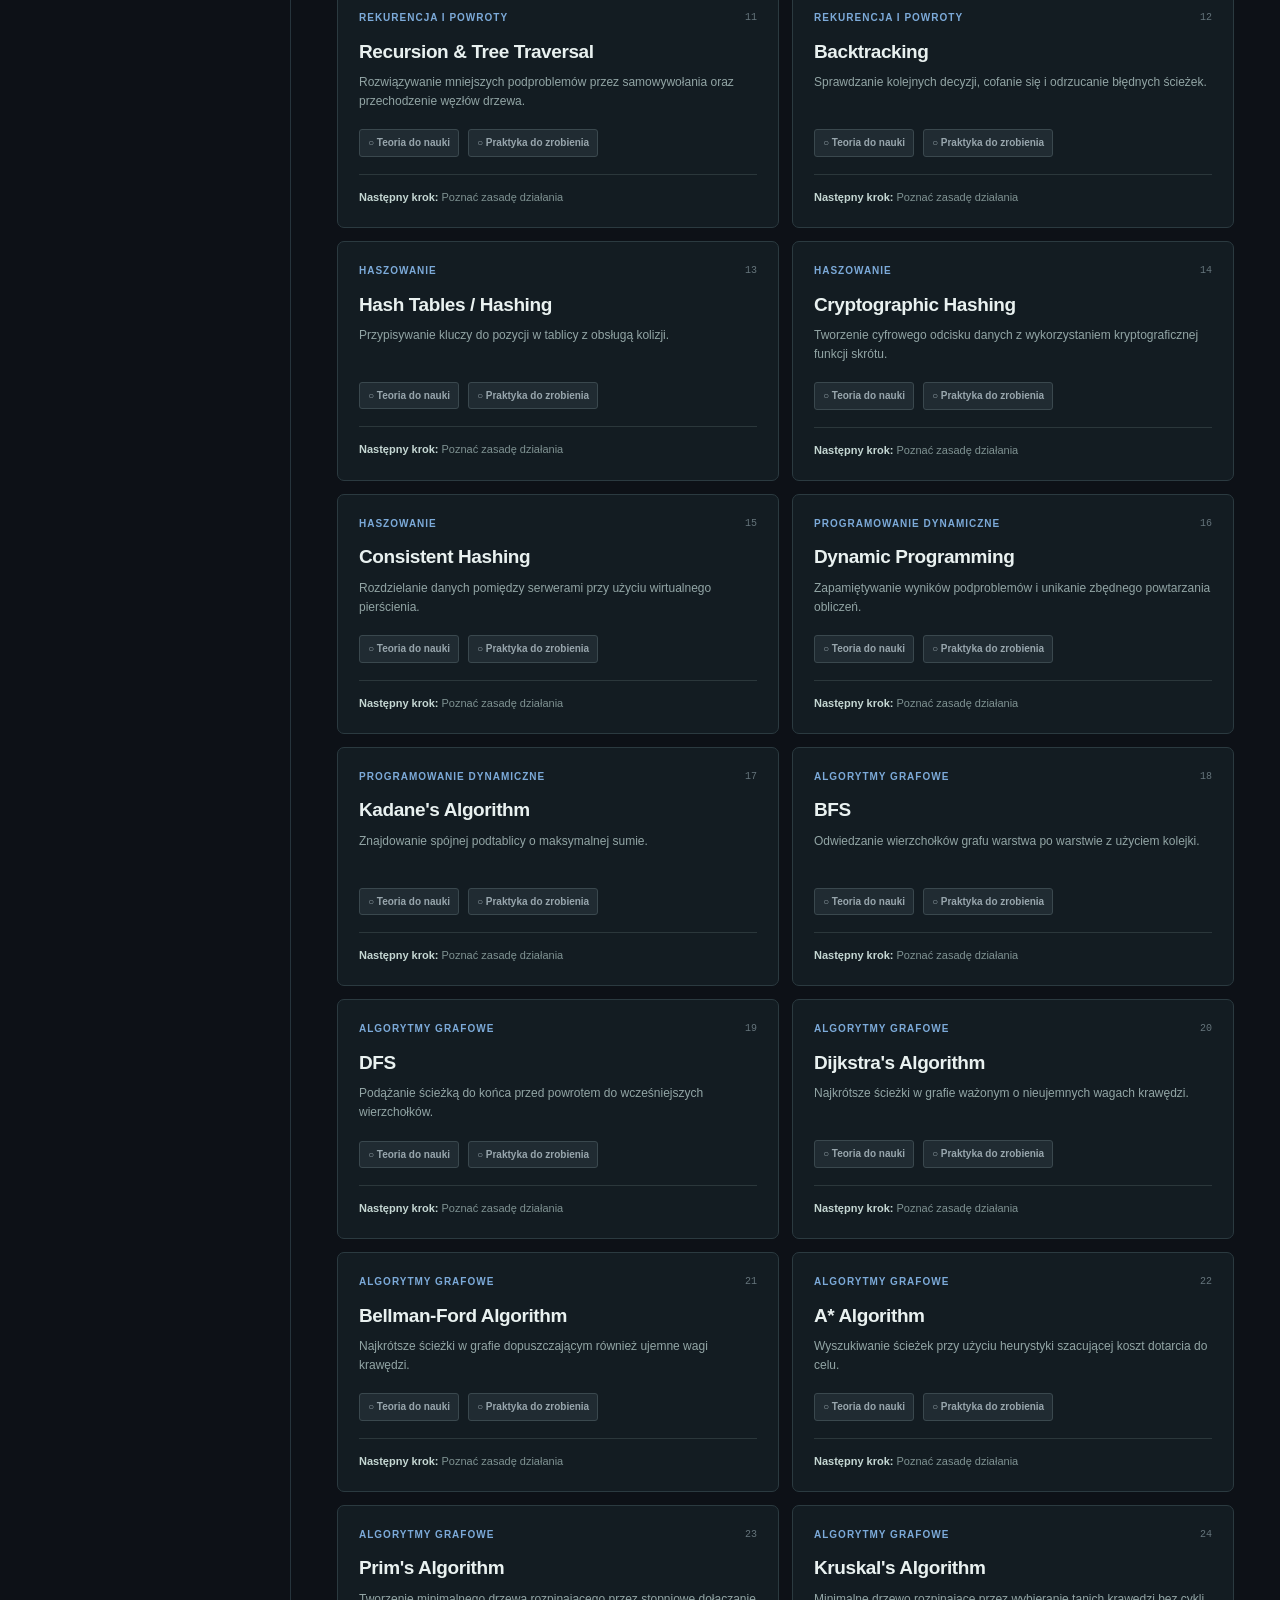
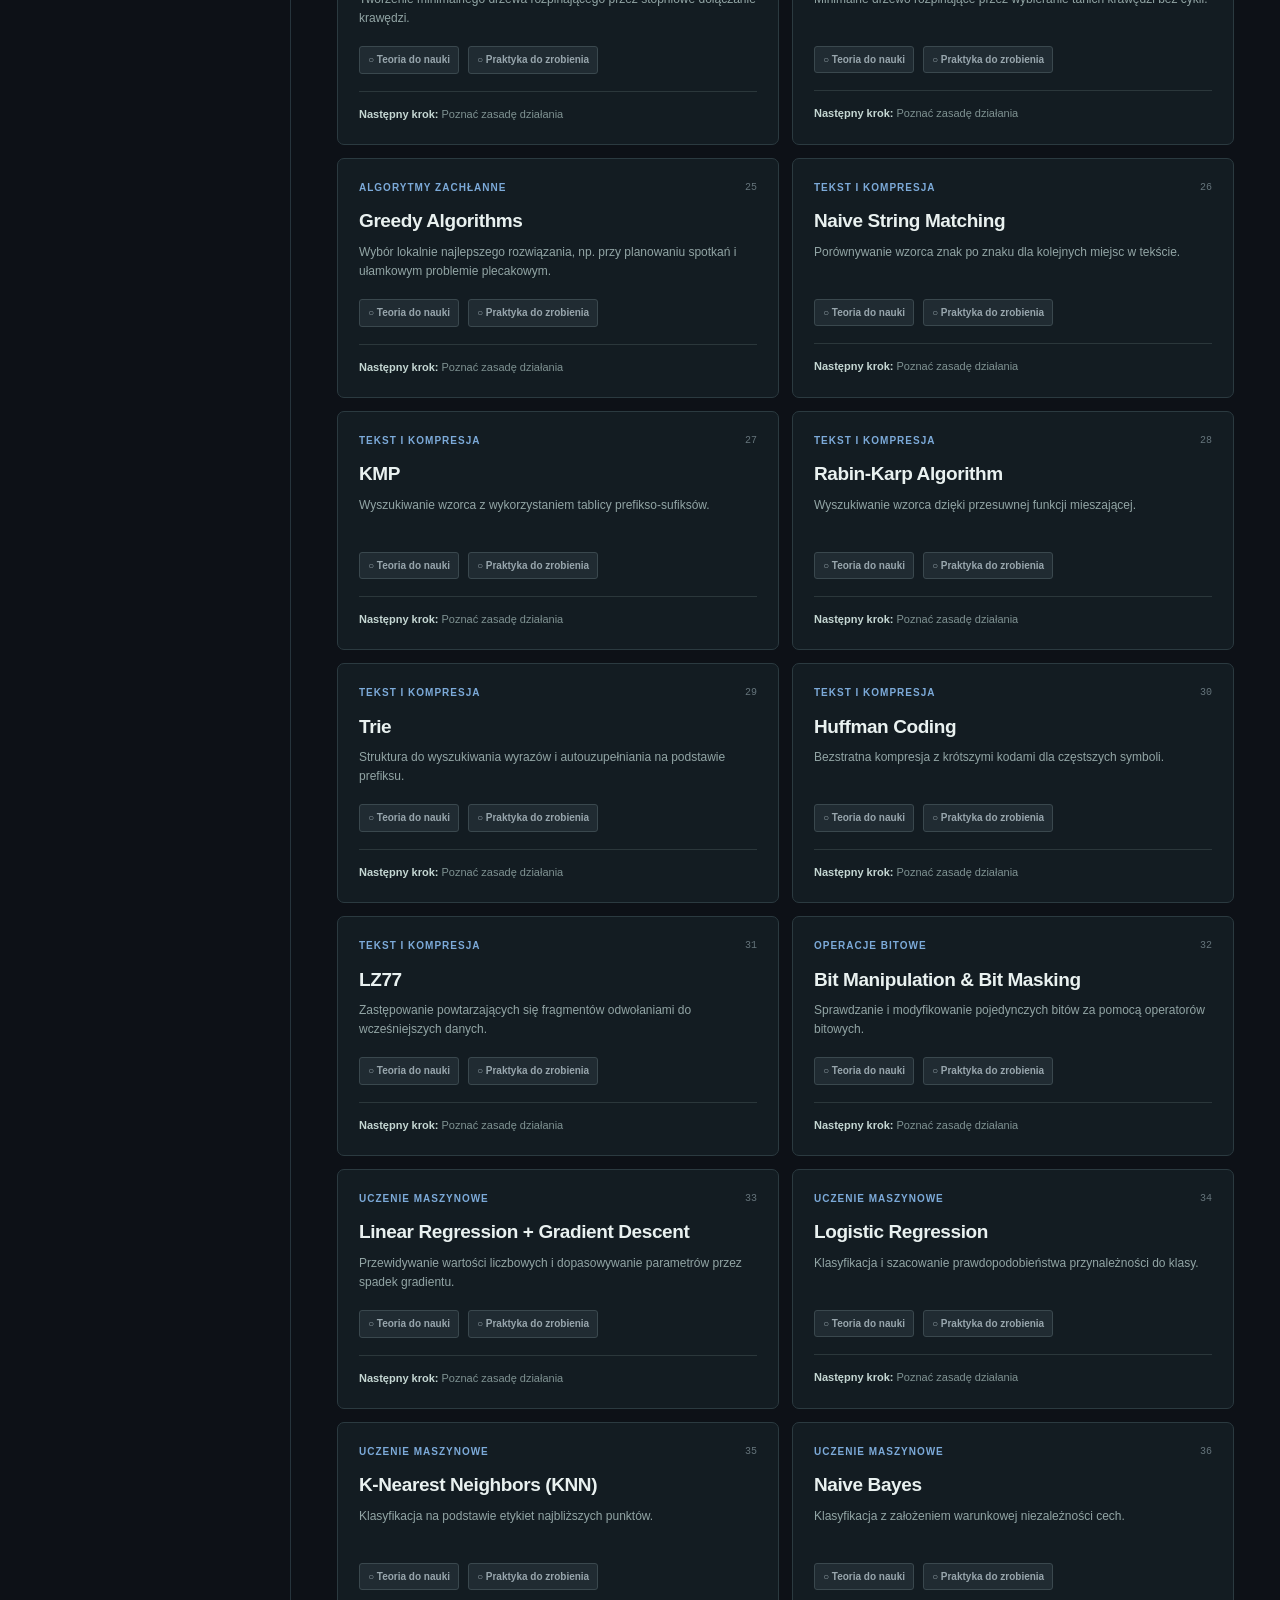
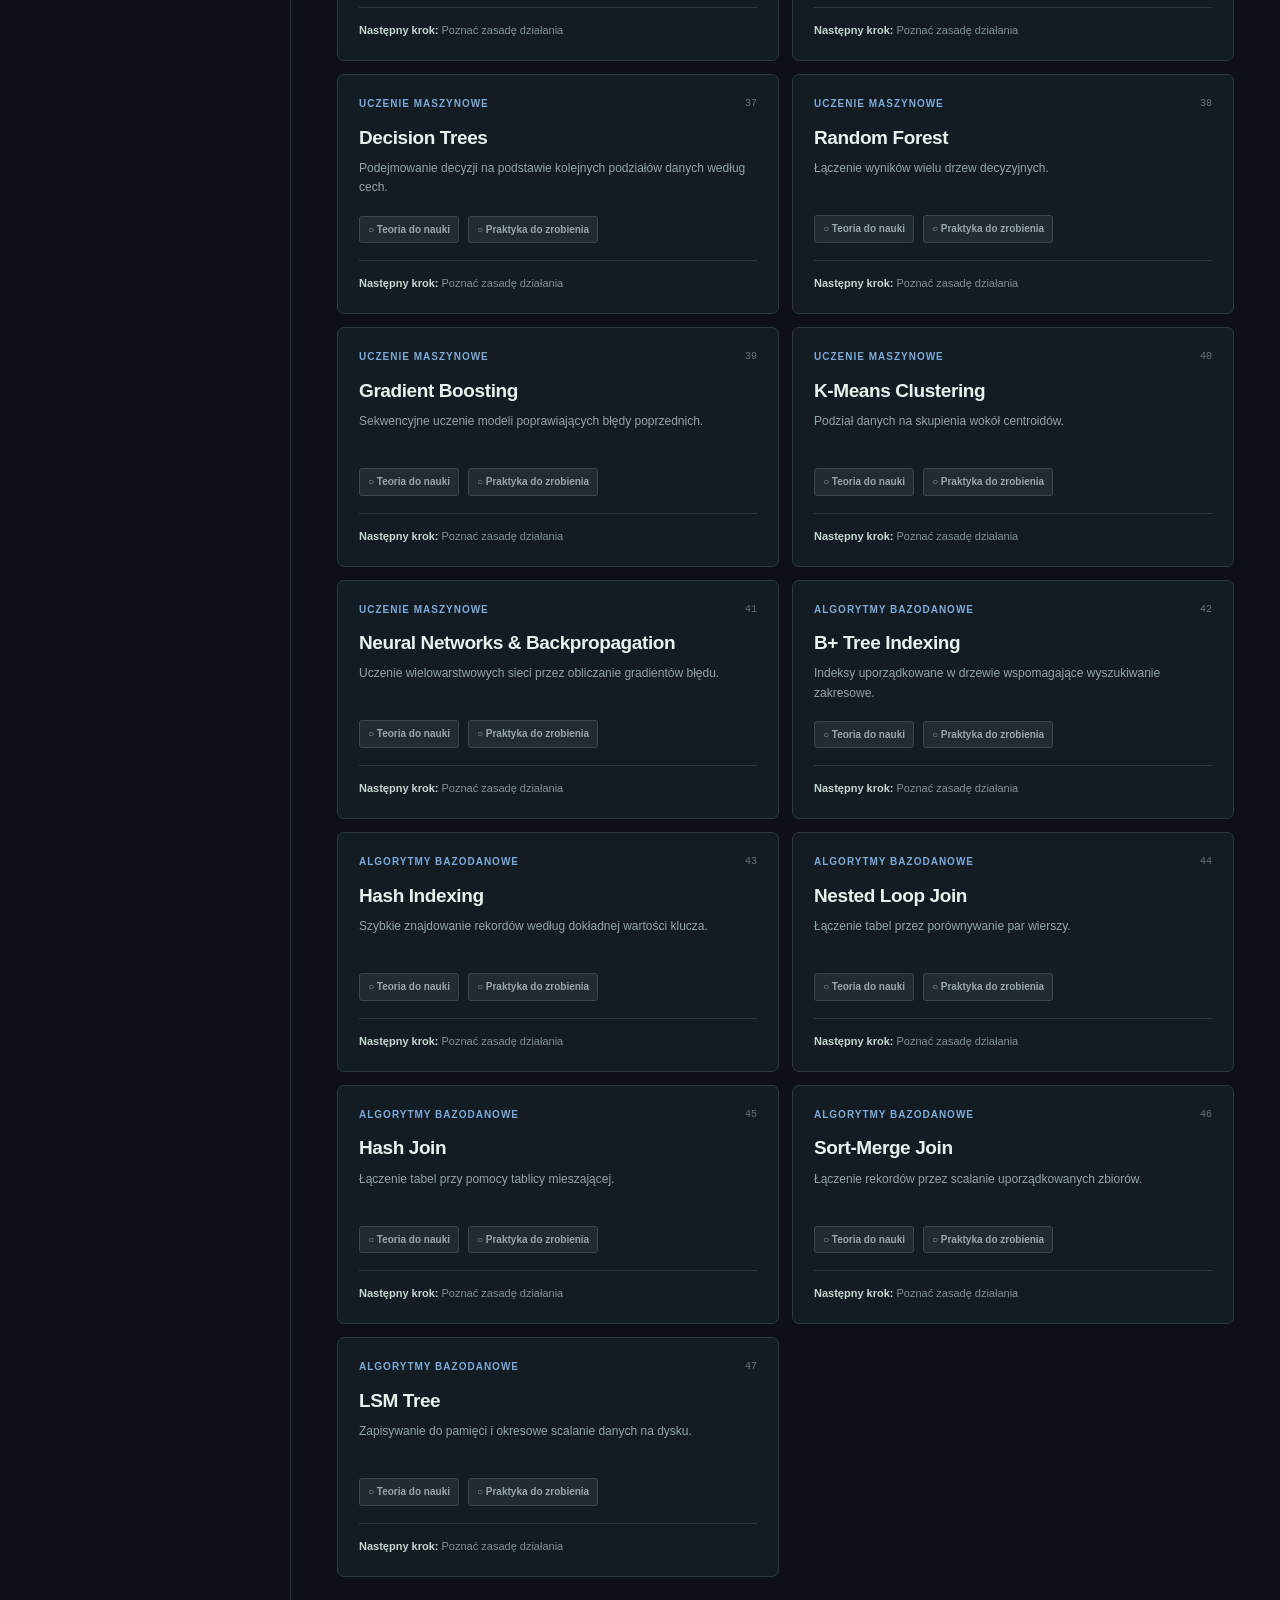
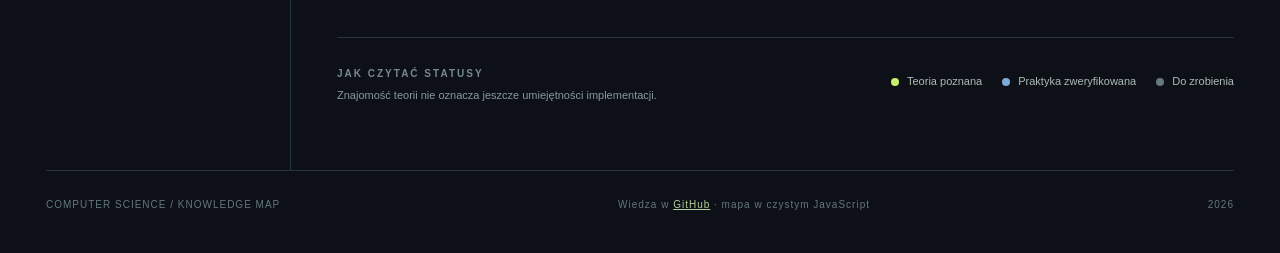
==== commit 33a63601: "feat(map): add algorithm type dropdown filter" ====
--- a/docs/index.html
+++ b/docs/index.html
@@ -6,9 +6,9 @@
   <meta name="theme-color" content="#0d1117">
   <meta name="description" content="Interaktywna mapa nauki informatyki — algorytmy, struktury danych i powiązane notatki.">
   <title>Computer Science · Mapa wiedzy</title>
-  <link rel="stylesheet" href="./style.css">
-  <script defer src="./data/topics.js"></script>
-  <script defer src="./app.js"></script>
+  <link rel="stylesheet" href="./style.css?v=filters-1">
+  <script defer src="./data/topics.js?v=e79b591"></script>
+  <script defer src="./app.js?v=filters-1"></script>
 </head>
 <body>
   <div class="ambient ambient-one" aria-hidden="true"></div>
@@ -52,6 +52,16 @@
         <section id="topics" class="topics-section" aria-labelledby="topicsTitle">
           <div class="section-top section-top-topics"><div><p class="section-kicker">02 / MAPA TEMATÓW</p><h2 id="topicsTitle">Zagadnienia<span class="lime">.</span></h2></div><label class="search-field"><span aria-hidden="true">⌕</span><span class="visually-hidden">Wyszukaj zagadnienie</span><input id="searchInput" type="search" placeholder="Szukaj na mapie..." autocomplete="off"><kbd>/</kbd></label></div>
           <div class="selection-summary"><div><span class="selection-label" id="categoryLabel">ALGORYTMY</span><h3 id="categoryHeading">Algorytmy</h3><p id="categoryDescription"></p></div><span class="pill-counter" id="topicCount"></span></div>
+          <div class="topic-filters" id="algorithmFilters" aria-label="Filtrowanie algorytmów">
+            <label class="filter-label" for="algorithmGroup">RODZAJ ALGORYTMU</label>
+            <div class="filter-select-wrap">
+              <select id="algorithmGroup" class="filter-select">
+                <option value="all">Wszystkie grupy</option>
+              </select>
+              <span class="filter-chevron" aria-hidden="true">⌄</span>
+            </div>
+            <span class="filter-total" id="algorithmGroupMeta">Wszystkie algorytmy</span>
+          </div>
           <div class="topics-grid" id="topicsGrid" aria-live="polite"></div>
         </section>
         <section class="legend-section" aria-label="Legenda postępów"><div class="legend-head"><span class="section-kicker">JAK CZYTAĆ STATUSY</span><p>Znajomość teorii nie oznacza jeszcze umiejętności implementacji.</p></div><div class="legend-items"><span><i class="legend-dot theory-dot"></i> Teoria poznana</span><span><i class="legend-dot practice-dot"></i> Praktyka zweryfikowana</span><span><i class="legend-dot todo-dot"></i> Do zrobienia</span></div></section>
--- a/docs/style.css
+++ b/docs/style.css
@@ -1 +1,12 @@
-:root{color-scheme:dark;--bg:#0d1117;--panel:#131a21;--panel2:#172029;--stroke:#26343c;--soft:#8e9ba3;--text:#e9f1f0;--lime:#c5f06e;--blue:#7caad9;--muted:#53636c;--max:1440px}*{box-sizing:border-box}html{scroll-behavior:smooth}body{margin:0;background:var(--bg);color:var(--text);font:15px/1.55 -apple-system,BlinkMacSystemFont,"Segoe UI",Inter,Arial,sans-serif;overflow-x:hidden}a{color:inherit;text-decoration:none}button,input{font:inherit}button{cursor:pointer}button:focus-visible,a:focus-visible,input:focus-visible{outline:2px solid var(--lime);outline-offset:4px}.ambient{position:absolute;border-radius:50%;filter:blur(105px);z-index:-1;pointer-events:none}.ambient-one{width:540px;height:450px;background:rgba(118,151,93,.10);top:110px;right:-180px}.ambient-two{width:370px;height:420px;background:rgba(55,93,132,.10);top:660px;left:-210px}.shell{width:min(var(--max),calc(100% - 92px));margin:0 auto}.site-header{height:90px;display:flex;align-items:center;justify-content:space-between;border-bottom:1px solid #263139}.brand{display:flex;align-items:center;gap:13px}.brand-symbol{font-size:21px;font-weight:900;letter-spacing:-4px;color:var(--lime);border:1px solid #4d6744;padding:7px 12px 8px 9px;line-height:1}.brand-text{font-size:13px;font-weight:850;letter-spacing:2.1px}.brand-text span{color:var(--soft);font-weight:500}.header-right{display:flex;align-items:center;gap:12px}.header-tag{font-size:10px;letter-spacing:2px;color:#a5b3aa;font-weight:700}.live-dot,.small-signal{width:7px;height:7px;background:var(--lime);border-radius:50%;box-shadow:0 0 12px #c5f06e80}.header-link{margin-left:28px;border:1px solid #34443c;border-radius:6px;padding:10px 16px;color:#dce8de;font-weight:700;font-size:12px}.header-link:hover{border-color:var(--lime)}.header-link span{color:var(--lime);margin-left:11px}.hero{min-height:380px;display:flex;justify-content:space-between;align-items:center;gap:30px;padding:65px 0 56px}.hero-copy{max-width:765px;position:relative;z-index:1}.eyebrow,.section-kicker,.sidebar-title,.section-hint,.stat-label,.selection-label{font-size:11px;font-weight:750;letter-spacing:2.3px}.eyebrow{display:flex;align-items:center;gap:13px;color:var(--lime)}.eyebrow-line{width:24px;height:1px;background:var(--lime)}h1{font-size:clamp(39px,4.2vw,65px);line-height:1.08;letter-spacing:-2.4px;font-weight:760;margin:20px 0 21px}h1 em{font-style:normal;color:var(--lime)}.hero-period,.lime{color:var(--lime)}.hero-copy>p{color:#adbbb9;max-width:625px;font-size:15px;line-height:1.85;margin:0}.hero-actions{display:flex;gap:27px;align-items:center;margin-top:27px}.primary-action{display:inline-flex;gap:27px;align-items:center;background:var(--lime);color:#18231c;font-weight:800;font-size:13px;padding:13px 20px;border-radius:5px}.primary-action:hover{background:#dcff95}.text-action{color:#c3d3ce;font-size:13px;font-weight:700}.text-action span{color:var(--lime);margin-left:7px}.hero-orbit{flex:0 0 340px;width:340px;height:310px;position:relative;display:flex;align-items:center;justify-content:center}.orbit{position:absolute;border:1px solid #394e40;border-radius:50%;transform:rotate(-23deg)}.orbit-a{width:190px;height:190px;border-style:dashed}.orbit-b{width:270px;height:270px;opacity:.7}.orbit-c{width:340px;height:190px;border-color:#334048;transform:rotate(38deg)}.orbit-core{width:132px;height:132px;border-radius:50%;background:linear-gradient(145deg,#20372c,#16251f);border:1px solid #637f52;display:flex;align-items:center;justify-content:center;flex-direction:column;box-shadow:0 0 55px #b3ec7013}.orbit-core span{font-size:47px;line-height:1;font-weight:900;letter-spacing:-4px;color:var(--lime)}.orbit-core small{text-align:center;font-size:8px;line-height:1.6;letter-spacing:2px;color:#b3d399;margin-top:9px}.orbit-node{position:absolute;background:#182820;border:1px solid #7c9564;color:var(--lime);border-radius:50%;width:38px;height:38px;display:grid;place-items:center;font-size:10px;font-weight:800}.node-a{top:37px;left:79px}.node-b{right:7px;top:151px}.node-c{bottom:13px;left:101px}.stats{display:grid;grid-template-columns:repeat(4,minmax(0,1fr));border:1px solid var(--stroke);border-radius:8px;background:#131a1f;overflow:hidden;margin-bottom:45px}.stat{padding:25px 31px;min-height:140px;border-right:1px solid var(--stroke);display:flex;flex-direction:column;align-items:flex-start}.stat:last-child{border-right:0}.stat-label{color:#92a29e;letter-spacing:1.55px;font-size:10px}.stat strong{font-size:36px;line-height:1.3;margin:9px 0 0;letter-spacing:-1px}.stat-detail{color:#71828a;font-size:11px}.stat-progress strong{font-size:29px;color:var(--lime)}.progress-track{background:#2b3836;height:5px;border-radius:10px;width:100%;margin:5px 0 10px;overflow:hidden}.progress-track span{display:block;background:var(--lime);height:100%;width:0%;transition:width .5s}.workspace{display:grid;grid-template-columns:245px minmax(0,1fr);gap:46px}.sidebar{border-right:1px solid var(--stroke);padding-right:20px;align-self:stretch}.sidebar-title{color:#61747b;margin:0 0 18px 13px}.sidebar-nav{display:flex;flex-direction:column;gap:4px}.side-btn{display:flex;gap:13px;align-items:center;background:transparent;border:1px solid transparent;border-radius:6px;padding:12px 13px;color:#8899a0;text-align:left;width:100%;transition:.15s}.side-btn:hover{color:var(--text);background:#1c252c}.side-btn.active{background:#1b2925;border-color:#375240;color:var(--lime)}.side-icon{width:22px;font-size:18px;text-align:center;filter:saturate(.7)}.side-name{flex:1;font-size:13px;font-weight:650}.side-count{font-size:10px;color:#62747c}.side-btn.active .side-count{color:var(--lime)}.sidebar-foot{margin:54px 10px 0;border:1px solid #334039;border-radius:7px;padding:19px 17px;background:#14211b}.sidebar-foot strong{display:block;font-size:12px;margin-top:12px}.sidebar-foot p{color:#899b90;font-size:11px;line-height:1.65;margin:6px 0 0}.content{min-width:0}.section-top{display:flex;align-items:end;justify-content:space-between;gap:16px}.section-kicker{color:#768a8e;letter-spacing:2px;margin:0 0 6px;font-size:10px}h2{font-size:32px;letter-spacing:-1px;line-height:1.2;margin:0;font-weight:760}.section-hint{font-size:10px;letter-spacing:.2px;color:#70858c}.section-hint span{color:var(--lime)}.root-node{display:flex;align-items:center;gap:16px;background:linear-gradient(115deg,#1d3025,#171f25);border:1px solid #49714c;border-radius:8px;padding:19px 24px;margin-top:28px;min-height:90px}.root-icon{display:grid;place-items:center;width:42px;height:42px;border-radius:6px;background:#365038;color:var(--lime);font-size:29px}.root-node strong{display:block;font-size:18px;letter-spacing:-.4px}.root-node small{display:block;font-size:10px;letter-spacing:1.8px;color:#9db59e;margin-top:2px}.root-corner{margin-left:auto;color:#6f8a70;font-size:10px;font-weight:700;letter-spacing:1.3px}.branch-line{width:1px;height:31px;background:#4a664b;margin:0 auto}.category-grid{display:grid;grid-template-columns:repeat(3,minmax(0,1fr));gap:12px;position:relative}.category-btn{position:relative;text-align:left;min-height:148px;padding:19px;border:1px solid #2c3940;border-radius:7px;background:#141d24;color:var(--text);transition:background .15s,border-color .15s,transform .15s;overflow:hidden}.category-btn:before{content:"";position:absolute;top:0;left:0;width:100%;height:2px;background:transparent}.category-btn:hover{background:#1a292b;border-color:#65815f;transform:translateY(-2px)}.category-btn.active{background:#1b2b26;border-color:#678d61}.category-btn.active:before{background:var(--lime)}.cat-header{display:flex;align-items:center;justify-content:space-between}.cat-icon{font-size:24px}.cat-number{font-size:10px;color:#65747c;letter-spacing:1px}.cat-title{font-size:15px;font-weight:780;display:block;margin-top:13px}.cat-desc{display:block;font-size:11px;color:#80929a;margin:4px 0 0;line-height:1.5}.cat-bottom{display:block;font-size:10px;color:var(--lime);font-weight:750;margin-top:11px}.category-btn:not(.has-topics) .cat-bottom{color:#586a70}.topics-section{padding-top:72px}.section-top-topics{align-items:center}.search-field{display:flex;align-items:center;gap:10px;border:1px solid var(--stroke);border-radius:6px;background:#172027;min-width:225px;padding:10px 12px;color:#92a3a4}.search-field>span:first-child{font-size:22px;line-height:1}.search-field input{background:transparent;border:0;outline:none;color:var(--text);min-width:0;width:100%;font-size:12px}.search-field input::placeholder{color:#73878b}.search-field kbd{font-family:inherit;font-size:10px;color:#84908b;border:1px solid #43504f;border-radius:3px;padding:0 5px}.selection-summary{display:flex;justify-content:space-between;align-items:center;gap:20px;padding:23px 0 20px;margin-top:23px;border-top:1px solid var(--stroke)}.selection-label{font-size:10px;color:var(--lime);letter-spacing:1.9px}.selection-summary h3{font-size:23px;letter-spacing:-.6px;margin:3px 0}.selection-summary p{font-size:12px;color:#83959a;margin:2px 0 0}.pill-counter{font-size:11px;border:1px solid #3a4b49;background:#17241f;border-radius:999px;padding:7px 12px;color:#b2caaf;white-space:nowrap}.topics-grid{display:grid;grid-template-columns:repeat(2,minmax(0,1fr));gap:13px}.topic-card{min-width:0;padding:21px;border:1px solid #2b3a40;background:#131c22;border-radius:7px;transition:background .15s,border-color .15s}.topic-card:hover{border-color:#596f63;background:#172229}.topic-card-head{display:flex;align-items:flex-start;justify-content:space-between;gap:10px}.topic-tag{font-size:10px;color:var(--blue);letter-spacing:1px;font-weight:750}.topic-index{font-size:10px;color:#65747b;font-family:monospace}.topic-card h4{font-size:19px;letter-spacing:-.4px;margin:11px 0 7px}.topic-description{font-size:12px;line-height:1.6;color:#92a5a5;min-height:38px;margin:0}.topic-checklist{display:flex;gap:9px;flex-wrap:wrap;margin:18px 0 17px}.chip{font-size:10px;font-weight:750;border-radius:3px;padding:5px 8px;border:1px solid}.chip.yes{color:#c7ec9b;background:#223426;border-color:#3c5b38}.chip.no{color:#98a6ad;background:#202b32;border-color:#3a484e}.topic-next{font-size:11px;color:#7f9292;padding-top:14px;border-top:1px solid #2b373b}.topic-next strong{color:#c5d7d3;font-weight:600}.topic-link{display:inline-flex;align-items:center;gap:9px;margin-top:15px;font-size:12px;font-weight:800;color:var(--lime)}.topic-link:hover{text-decoration:underline}.empty-state{grid-column:1/-1;border:1px dashed #43534a;border-radius:8px;background:#15201c;padding:37px 26px;min-height:190px}.empty-state strong{display:block;font-size:19px}.empty-state p{color:#90a29d;max-width:480px;font-size:13px;margin:8px 0 0}.legend-section{border-top:1px solid var(--stroke);margin-top:60px;padding:22px 0 66px;display:flex;align-items:center;justify-content:space-between;gap:20px;flex-wrap:wrap}.legend-head p{color:#87999d;font-size:11px;margin:4px 0 0}.legend-items{display:flex;gap:20px;flex-wrap:wrap;font-size:11px;color:#adbab7}.legend-items>span{display:flex;align-items:center;gap:8px}.legend-dot{display:inline-block;border-radius:50%;width:8px;height:8px}.theory-dot{background:var(--lime)}.practice-dot{background:var(--blue)}.todo-dot{background:#66777c}.site-footer{border-top:1px solid var(--stroke);padding:26px 0 40px;display:flex;justify-content:space-between;gap:15px;color:#63777c;font-size:10px;letter-spacing:1px}.site-footer a{color:#b2cf99;text-decoration:underline}.visually-hidden{position:absolute!important;width:1px;height:1px;padding:0;margin:-1px;overflow:hidden;clip:rect(0,0,0,0);white-space:nowrap;border:0}@media(max-width:1100px){.workspace{grid-template-columns:185px minmax(0,1fr);gap:24px}.shell{width:min(var(--max),calc(100% - 48px))}.hero-orbit{flex-basis:270px;transform:scale(.8);margin:-32px}.category-grid{grid-template-columns:repeat(2,minmax(0,1fr))}.stats .stat{padding:20px 16px}}@media(max-width:750px){.shell{width:calc(100% - 32px)}.site-header{height:74px}.header-tag,.live-dot{display:none}.header-link{margin-left:0;padding:9px 11px}.brand-text{font-size:11px;letter-spacing:1px}.hero{padding:50px 0 32px;min-height:unset}.hero-orbit{display:none}.hero h1{font-size:clamp(38px,8.5vw,52px);letter-spacing:-1.7px}.hero-actions{gap:16px;flex-wrap:wrap}.stats{grid-template-columns:repeat(2,1fr);margin-bottom:32px}.stat{min-height:125px}.stat:nth-child(2){border-right:0}.stat:nth-child(-n+2){border-bottom:1px solid var(--stroke)}.workspace{display:block}.sidebar{border-right:0;padding:0;margin-bottom:34px}.sidebar-title,.sidebar-foot{display:none}.sidebar-nav{flex-direction:row;overflow-x:auto;padding-bottom:7px;scrollbar-width:thin}.side-btn{white-space:nowrap;flex:0 0 auto;width:auto;padding:10px 12px}.side-count{display:none}.section-hint{display:none}.topics-section{padding-top:53px}.section-top-topics{align-items:stretch;flex-direction:column}.search-field{width:100%}.legend-section{padding-bottom:35px}.site-footer{flex-wrap:wrap}}@media(max-width:510px){.category-grid,.topics-grid{grid-template-columns:1fr}.category-btn{min-height:130px}.category-grid{gap:9px}.hero-actions{gap:13px}.text-action{font-size:12px}.root-node{padding:16px}.root-corner{display:none}.selection-summary{align-items:flex-start}.stat strong{font-size:30px}.stat-progress strong{font-size:24px}}@media(prefers-reduced-motion:reduce){html{scroll-behavior:auto}*,*:before,*:after{transition:none!important}}+:root{color-scheme:dark;--bg:#0d1117;--panel:#131a21;--panel2:#172029;--stroke:#26343c;--soft:#8e9ba3;--text:#e9f1f0;--lime:#c5f06e;--blue:#7caad9;--muted:#53636c;--max:1440px}*{box-sizing:border-box}html{scroll-behavior:smooth}body{margin:0;background:var(--bg);color:var(--text);font:15px/1.55 -apple-system,BlinkMacSystemFont,"Segoe UI",Inter,Arial,sans-serif;overflow-x:hidden}a{color:inherit;text-decoration:none}button,input{font:inherit}button{cursor:pointer}button:focus-visible,a:focus-visible,input:focus-visible{outline:2px solid var(--lime);outline-offset:4px}.ambient{position:absolute;border-radius:50%;filter:blur(105px);z-index:-1;pointer-events:none}.ambient-one{width:540px;height:450px;background:rgba(118,151,93,.10);top:110px;right:-180px}.ambient-two{width:370px;height:420px;background:rgba(55,93,132,.10);top:660px;left:-210px}.shell{width:min(var(--max),calc(100% - 92px));margin:0 auto}.site-header{height:90px;display:flex;align-items:center;justify-content:space-between;border-bottom:1px solid #263139}.brand{display:flex;align-items:center;gap:13px}.brand-symbol{font-size:21px;font-weight:900;letter-spacing:-4px;color:var(--lime);border:1px solid #4d6744;padding:7px 12px 8px 9px;line-height:1}.brand-text{font-size:13px;font-weight:850;letter-spacing:2.1px}.brand-text span{color:var(--soft);font-weight:500}.header-right{display:flex;align-items:center;gap:12px}.header-tag{font-size:10px;letter-spacing:2px;color:#a5b3aa;font-weight:700}.live-dot,.small-signal{width:7px;height:7px;background:var(--lime);border-radius:50%;box-shadow:0 0 12px #c5f06e80}.header-link{margin-left:28px;border:1px solid #34443c;border-radius:6px;padding:10px 16px;color:#dce8de;font-weight:700;font-size:12px}.header-link:hover{border-color:var(--lime)}.header-link span{color:var(--lime);margin-left:11px}.hero{min-height:380px;display:flex;justify-content:space-between;align-items:center;gap:30px;padding:65px 0 56px}.hero-copy{max-width:765px;position:relative;z-index:1}.eyebrow,.section-kicker,.sidebar-title,.section-hint,.stat-label,.selection-label{font-size:11px;font-weight:750;letter-spacing:2.3px}.eyebrow{display:flex;align-items:center;gap:13px;color:var(--lime)}.eyebrow-line{width:24px;height:1px;background:var(--lime)}h1{font-size:clamp(39px,4.2vw,65px);line-height:1.08;letter-spacing:-2.4px;font-weight:760;margin:20px 0 21px}h1 em{font-style:normal;color:var(--lime)}.hero-period,.lime{color:var(--lime)}.hero-copy>p{color:#adbbb9;max-width:625px;font-size:15px;line-height:1.85;margin:0}.hero-actions{display:flex;gap:27px;align-items:center;margin-top:27px}.primary-action{display:inline-flex;gap:27px;align-items:center;background:var(--lime);color:#18231c;font-weight:800;font-size:13px;padding:13px 20px;border-radius:5px}.primary-action:hover{background:#dcff95}.text-action{color:#c3d3ce;font-size:13px;font-weight:700}.text-action span{color:var(--lime);margin-left:7px}.hero-orbit{flex:0 0 340px;width:340px;height:310px;position:relative;display:flex;align-items:center;justify-content:center}.orbit{position:absolute;border:1px solid #394e40;border-radius:50%;transform:rotate(-23deg)}.orbit-a{width:190px;height:190px;border-style:dashed}.orbit-b{width:270px;height:270px;opacity:.7}.orbit-c{width:340px;height:190px;border-color:#334048;transform:rotate(38deg)}.orbit-core{width:132px;height:132px;border-radius:50%;background:linear-gradient(145deg,#20372c,#16251f);border:1px solid #637f52;display:flex;align-items:center;justify-content:center;flex-direction:column;box-shadow:0 0 55px #b3ec7013}.orbit-core span{font-size:47px;line-height:1;font-weight:900;letter-spacing:-4px;color:var(--lime)}.orbit-core small{text-align:center;font-size:8px;line-height:1.6;letter-spacing:2px;color:#b3d399;margin-top:9px}.orbit-node{position:absolute;background:#182820;border:1px solid #7c9564;color:var(--lime);border-radius:50%;width:38px;height:38px;display:grid;place-items:center;font-size:10px;font-weight:800}.node-a{top:37px;left:79px}.node-b{right:7px;top:151px}.node-c{bottom:13px;left:101px}.stats{display:grid;grid-template-columns:repeat(4,minmax(0,1fr));border:1px solid var(--stroke);border-radius:8px;background:#131a1f;overflow:hidden;margin-bottom:45px}.stat{padding:25px 31px;min-height:140px;border-right:1px solid var(--stroke);display:flex;flex-direction:column;align-items:flex-start}.stat:last-child{border-right:0}.stat-label{color:#92a29e;letter-spacing:1.55px;font-size:10px}.stat strong{font-size:36px;line-height:1.3;margin:9px 0 0;letter-spacing:-1px}.stat-detail{color:#71828a;font-size:11px}.stat-progress strong{font-size:29px;color:var(--lime)}.progress-track{background:#2b3836;height:5px;border-radius:10px;width:100%;margin:5px 0 10px;overflow:hidden}.progress-track span{display:block;background:var(--lime);height:100%;width:0%;transition:width .5s}.workspace{display:grid;grid-template-columns:245px minmax(0,1fr);gap:46px}.sidebar{border-right:1px solid var(--stroke);padding-right:20px;align-self:stretch}.sidebar-title{color:#61747b;margin:0 0 18px 13px}.sidebar-nav{display:flex;flex-direction:column;gap:4px}.side-btn{display:flex;gap:13px;align-items:center;background:transparent;border:1px solid transparent;border-radius:6px;padding:12px 13px;color:#8899a0;text-align:left;width:100%;transition:.15s}.side-btn:hover{color:var(--text);background:#1c252c}.side-btn.active{background:#1b2925;border-color:#375240;color:var(--lime)}.side-icon{width:22px;font-size:18px;text-align:center;filter:saturate(.7)}.side-name{flex:1;font-size:13px;font-weight:650}.side-count{font-size:10px;color:#62747c}.side-btn.active .side-count{color:var(--lime)}.sidebar-foot{margin:54px 10px 0;border:1px solid #334039;border-radius:7px;padding:19px 17px;background:#14211b}.sidebar-foot strong{display:block;font-size:12px;margin-top:12px}.sidebar-foot p{color:#899b90;font-size:11px;line-height:1.65;margin:6px 0 0}.content{min-width:0}.section-top{display:flex;align-items:end;justify-content:space-between;gap:16px}.section-kicker{color:#768a8e;letter-spacing:2px;margin:0 0 6px;font-size:10px}h2{font-size:32px;letter-spacing:-1px;line-height:1.2;margin:0;font-weight:760}.section-hint{font-size:10px;letter-spacing:.2px;color:#70858c}.section-hint span{color:var(--lime)}.root-node{display:flex;align-items:center;gap:16px;background:linear-gradient(115deg,#1d3025,#171f25);border:1px solid #49714c;border-radius:8px;padding:19px 24px;margin-top:28px;min-height:90px}.root-icon{display:grid;place-items:center;width:42px;height:42px;border-radius:6px;background:#365038;color:var(--lime);font-size:29px}.root-node strong{display:block;font-size:18px;letter-spacing:-.4px}.root-node small{display:block;font-size:10px;letter-spacing:1.8px;color:#9db59e;margin-top:2px}.root-corner{margin-left:auto;color:#6f8a70;font-size:10px;font-weight:700;letter-spacing:1.3px}.branch-line{width:1px;height:31px;background:#4a664b;margin:0 auto}.category-grid{display:grid;grid-template-columns:repeat(3,minmax(0,1fr));gap:12px;position:relative}.category-btn{position:relative;text-align:left;min-height:148px;padding:19px;border:1px solid #2c3940;border-radius:7px;background:#141d24;color:var(--text);transition:background .15s,border-color .15s,transform .15s;overflow:hidden}.category-btn:before{content:"";position:absolute;top:0;left:0;width:100%;height:2px;background:transparent}.category-btn:hover{background:#1a292b;border-color:#65815f;transform:translateY(-2px)}.category-btn.active{background:#1b2b26;border-color:#678d61}.category-btn.active:before{background:var(--lime)}.cat-header{display:flex;align-items:center;justify-content:space-between}.cat-icon{font-size:24px}.cat-number{font-size:10px;color:#65747c;letter-spacing:1px}.cat-title{font-size:15px;font-weight:780;display:block;margin-top:13px}.cat-desc{display:block;font-size:11px;color:#80929a;margin:4px 0 0;line-height:1.5}.cat-bottom{display:block;font-size:10px;color:var(--lime);font-weight:750;margin-top:11px}.category-btn:not(.has-topics) .cat-bottom{color:#586a70}.topics-section{padding-top:72px}.section-top-topics{align-items:center}.search-field{display:flex;align-items:center;gap:10px;border:1px solid var(--stroke);border-radius:6px;background:#172027;min-width:225px;padding:10px 12px;color:#92a3a4}.search-field>span:first-child{font-size:22px;line-height:1}.search-field input{background:transparent;border:0;outline:none;color:var(--text);min-width:0;width:100%;font-size:12px}.search-field input::placeholder{color:#73878b}.search-field kbd{font-family:inherit;font-size:10px;color:#84908b;border:1px solid #43504f;border-radius:3px;padding:0 5px}.selection-summary{display:flex;justify-content:space-between;align-items:center;gap:20px;padding:23px 0 20px;margin-top:23px;border-top:1px solid var(--stroke)}.selection-label{font-size:10px;color:var(--lime);letter-spacing:1.9px}.selection-summary h3{font-size:23px;letter-spacing:-.6px;margin:3px 0}.selection-summary p{font-size:12px;color:#83959a;margin:2px 0 0}.pill-counter{font-size:11px;border:1px solid #3a4b49;background:#17241f;border-radius:999px;padding:7px 12px;color:#b2caaf;white-space:nowrap}.topics-grid{display:grid;grid-template-columns:repeat(2,minmax(0,1fr));gap:13px}.topic-card{min-width:0;padding:21px;border:1px solid #2b3a40;background:#131c22;border-radius:7px;transition:background .15s,border-color .15s}.topic-card:hover{border-color:#596f63;background:#172229}.topic-card-head{display:flex;align-items:flex-start;justify-content:space-between;gap:10px}.topic-tag{font-size:10px;color:var(--blue);letter-spacing:1px;font-weight:750}.topic-index{font-size:10px;color:#65747b;font-family:monospace}.topic-card h4{font-size:19px;letter-spacing:-.4px;margin:11px 0 7px}.topic-description{font-size:12px;line-height:1.6;color:#92a5a5;min-height:38px;margin:0}.topic-checklist{display:flex;gap:9px;flex-wrap:wrap;margin:18px 0 17px}.chip{font-size:10px;font-weight:750;border-radius:3px;padding:5px 8px;border:1px solid}.chip.yes{color:#c7ec9b;background:#223426;border-color:#3c5b38}.chip.no{color:#98a6ad;background:#202b32;border-color:#3a484e}.topic-next{font-size:11px;color:#7f9292;padding-top:14px;border-top:1px solid #2b373b}.topic-next strong{color:#c5d7d3;font-weight:600}.topic-link{display:inline-flex;align-items:center;gap:9px;margin-top:15px;font-size:12px;font-weight:800;color:var(--lime)}.topic-link:hover{text-decoration:underline}.empty-state{grid-column:1/-1;border:1px dashed #43534a;border-radius:8px;background:#15201c;padding:37px 26px;min-height:190px}.empty-state strong{display:block;font-size:19px}.empty-state p{color:#90a29d;max-width:480px;font-size:13px;margin:8px 0 0}.legend-section{border-top:1px solid var(--stroke);margin-top:60px;padding:22px 0 66px;display:flex;align-items:center;justify-content:space-between;gap:20px;flex-wrap:wrap}.legend-head p{color:#87999d;font-size:11px;margin:4px 0 0}.legend-items{display:flex;gap:20px;flex-wrap:wrap;font-size:11px;color:#adbab7}.legend-items>span{display:flex;align-items:center;gap:8px}.legend-dot{display:inline-block;border-radius:50%;width:8px;height:8px}.theory-dot{background:var(--lime)}.practice-dot{background:var(--blue)}.todo-dot{background:#66777c}.site-footer{border-top:1px solid var(--stroke);padding:26px 0 40px;display:flex;justify-content:space-between;gap:15px;color:#63777c;font-size:10px;letter-spacing:1px}.site-footer a{color:#b2cf99;text-decoration:underline}.visually-hidden{position:absolute!important;width:1px;height:1px;padding:0;margin:-1px;overflow:hidden;clip:rect(0,0,0,0);white-space:nowrap;border:0}@media(max-width:1100px){.workspace{grid-template-columns:185px minmax(0,1fr);gap:24px}.shell{width:min(var(--max),calc(100% - 48px))}.hero-orbit{flex-basis:270px;transform:scale(.8);margin:-32px}.category-grid{grid-template-columns:repeat(2,minmax(0,1fr))}.stats .stat{padding:20px 16px}}@media(max-width:750px){.shell{width:calc(100% - 32px)}.site-header{height:74px}.header-tag,.live-dot{display:none}.header-link{margin-left:0;padding:9px 11px}.brand-text{font-size:11px;letter-spacing:1px}.hero{padding:50px 0 32px;min-height:unset}.hero-orbit{display:none}.hero h1{font-size:clamp(38px,8.5vw,52px);letter-spacing:-1.7px}.hero-actions{gap:16px;flex-wrap:wrap}.stats{grid-template-columns:repeat(2,1fr);margin-bottom:32px}.stat{min-height:125px}.stat:nth-child(2){border-right:0}.stat:nth-child(-n+2){border-bottom:1px solid var(--stroke)}.workspace{display:block}.sidebar{border-right:0;padding:0;margin-bottom:34px}.sidebar-title,.sidebar-foot{display:none}.sidebar-nav{flex-direction:row;overflow-x:auto;padding-bottom:7px;scrollbar-width:thin}.side-btn{white-space:nowrap;flex:0 0 auto;width:auto;padding:10px 12px}.side-count{display:none}.section-hint{display:none}.topics-section{padding-top:53px}.section-top-topics{align-items:stretch;flex-direction:column}.search-field{width:100%}.legend-section{padding-bottom:35px}.site-footer{flex-wrap:wrap}}@media(max-width:510px){.category-grid,.topics-grid{grid-template-columns:1fr}.category-btn{min-height:130px}.category-grid{gap:9px}.hero-actions{gap:13px}.text-action{font-size:12px}.root-node{padding:16px}.root-corner{display:none}.selection-summary{align-items:flex-start}.stat strong{font-size:30px}.stat-progress strong{font-size:24px}}@media(prefers-reduced-motion:reduce){html{scroll-behavior:auto}*,*:before,*:after{transition:none!important}}
+/* Filtr grup algorytmów — natywny select, czytelny również na urządzeniach mobilnych. */
+.topic-filters{display:flex;align-items:center;gap:14px;flex-wrap:wrap;padding:16px 18px;margin:0 0 18px;background:#151f25;border:1px solid #2f4143;border-radius:7px}
+.topic-filters[hidden]{display:none}
+.filter-label{font-size:10px;letter-spacing:1.6px;font-weight:750;color:#9db5b0;white-space:nowrap}
+.filter-select-wrap{position:relative;flex:1 1 235px;max-width:410px;min-width:0}
+.filter-select{appearance:none;-webkit-appearance:none;display:block;width:100%;border:1px solid #45624c;border-radius:6px;background:#1c2b26;color:#def4d0;padding:10px 38px 10px 13px;cursor:pointer;font-weight:700;font-size:12px;line-height:1.4}
+.filter-select:focus-visible{outline:2px solid var(--lime);outline-offset:3px}
+.filter-select option{background:#172027;color:#e9f1f0}
+.filter-chevron{position:absolute;right:14px;top:50%;transform:translateY(-55%);pointer-events:none;color:var(--lime);font-size:21px;line-height:1}
+.filter-total{margin-left:auto;font-size:11px;color:#9dacac;white-space:nowrap}
+@media(max-width:510px){.topic-filters{align-items:stretch;gap:10px}.filter-label{width:100%}.filter-select-wrap{flex:1 1 100%;max-width:none}.filter-total{margin:0;font-size:10px}}
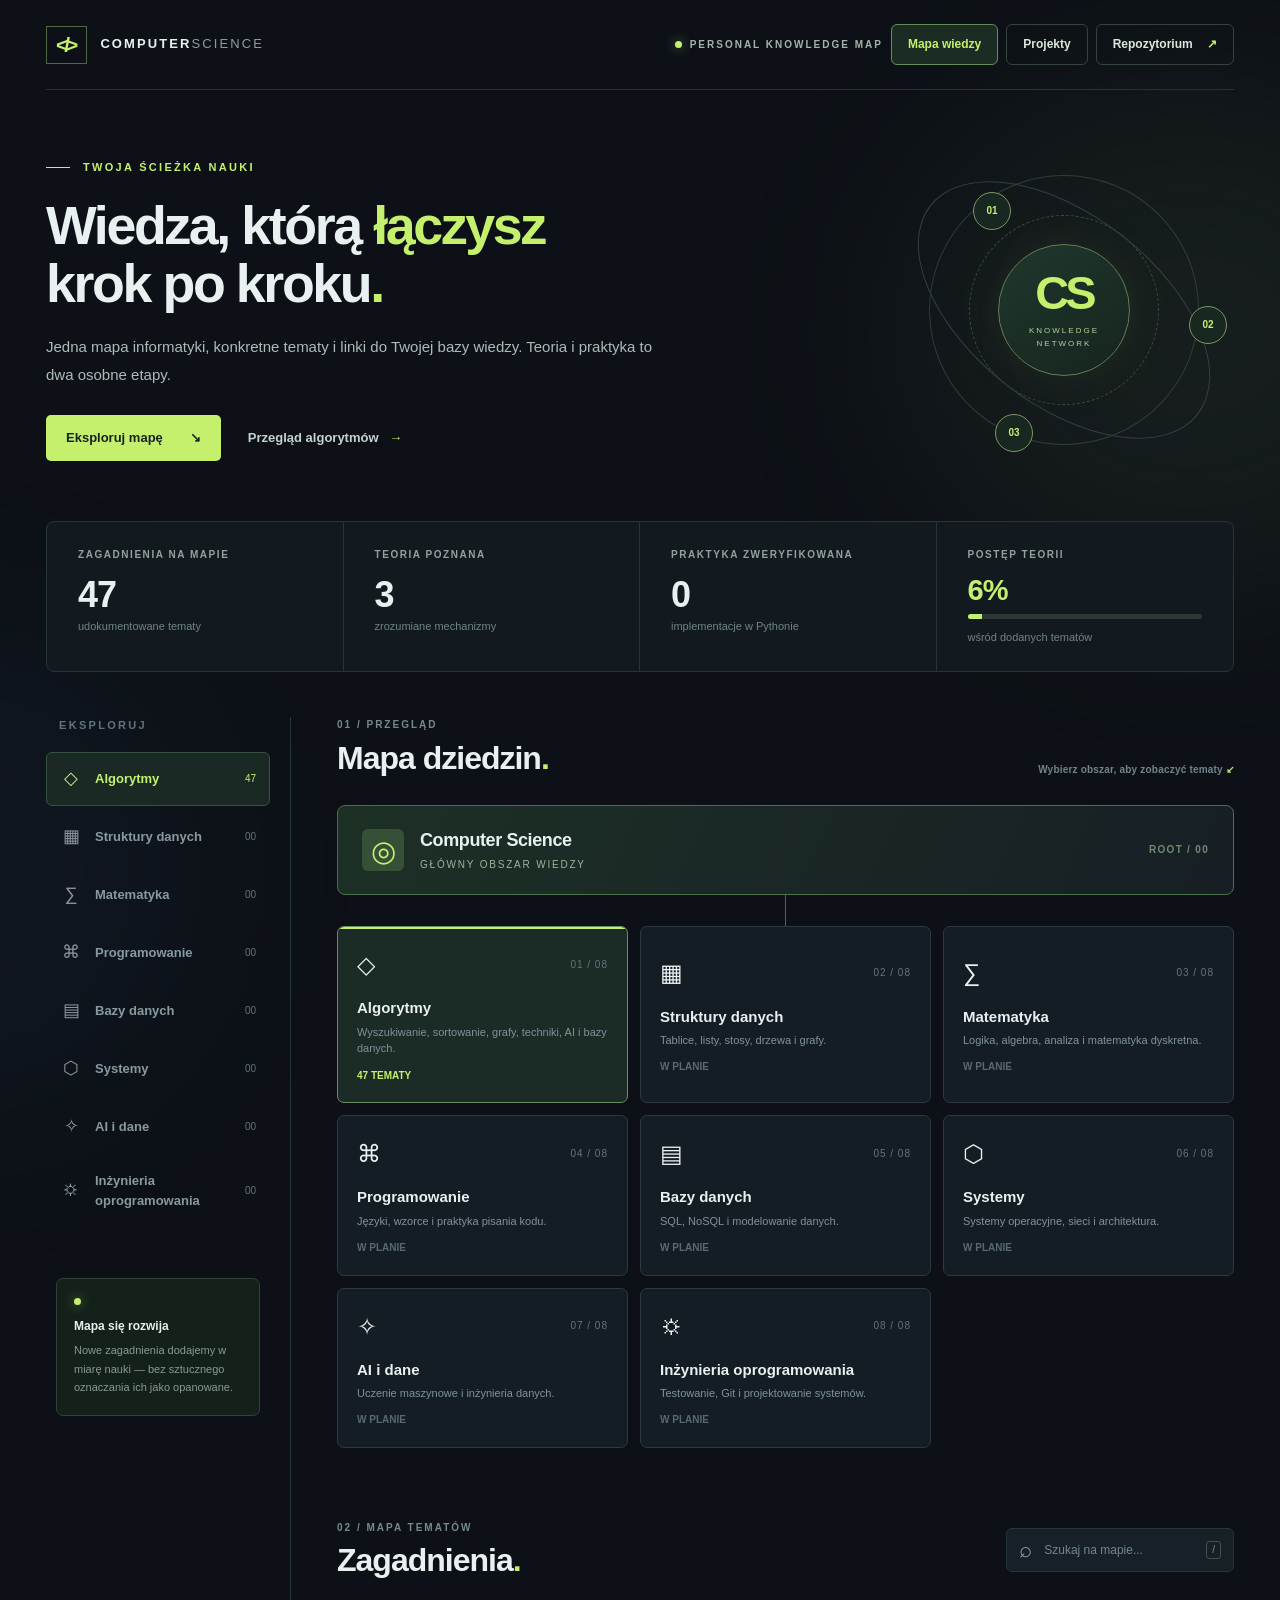
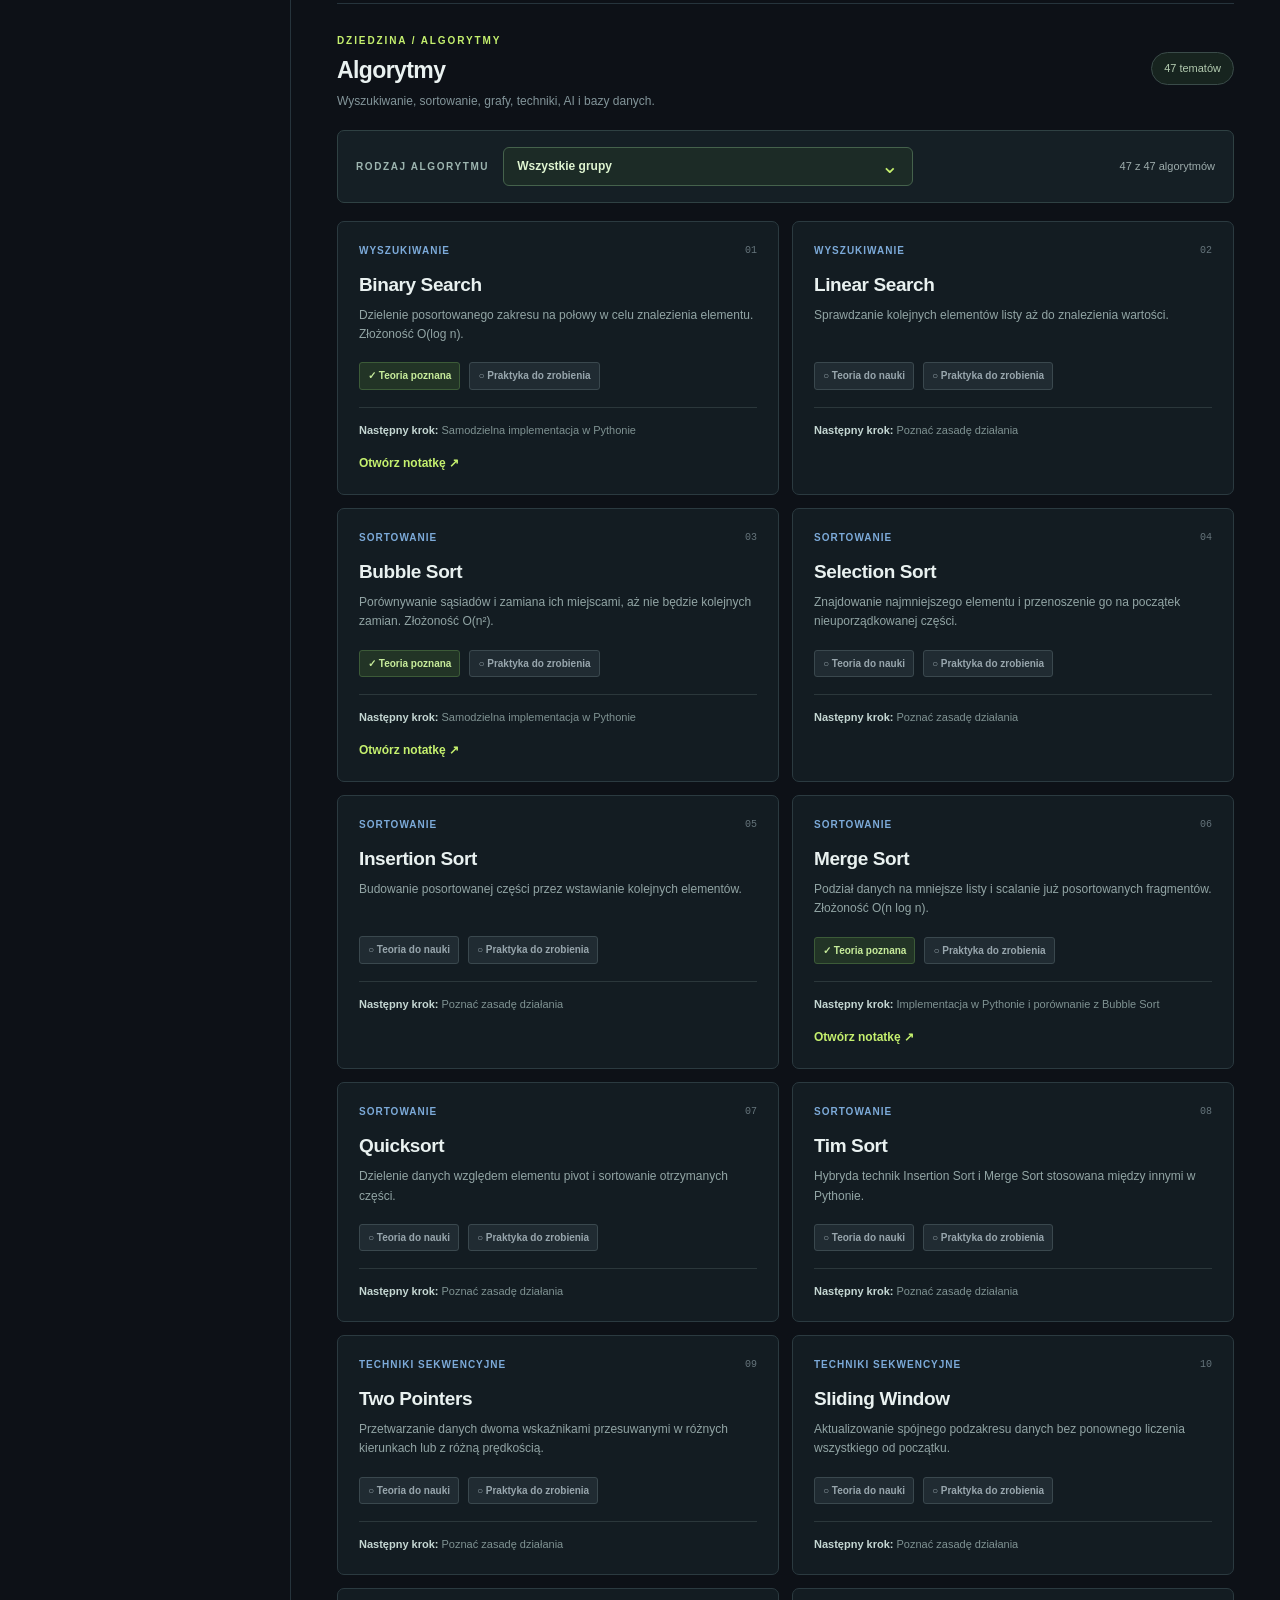
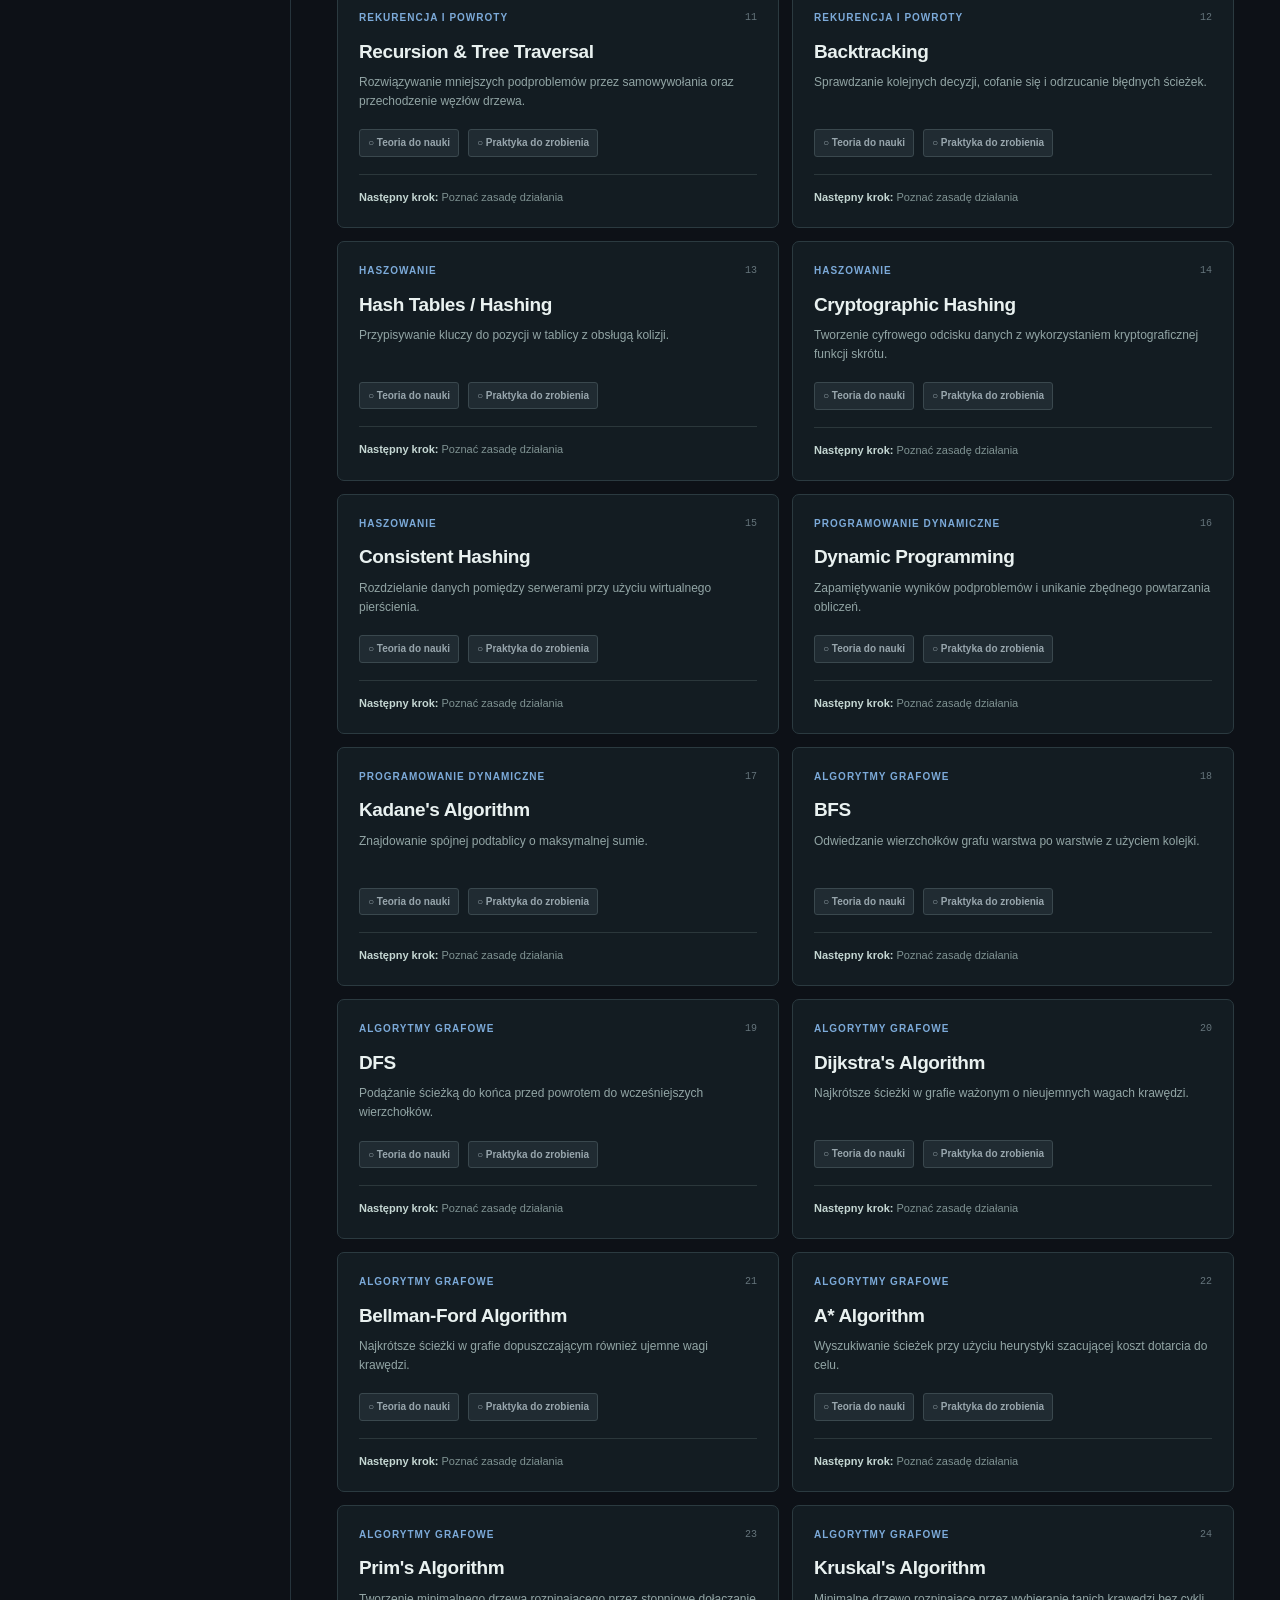
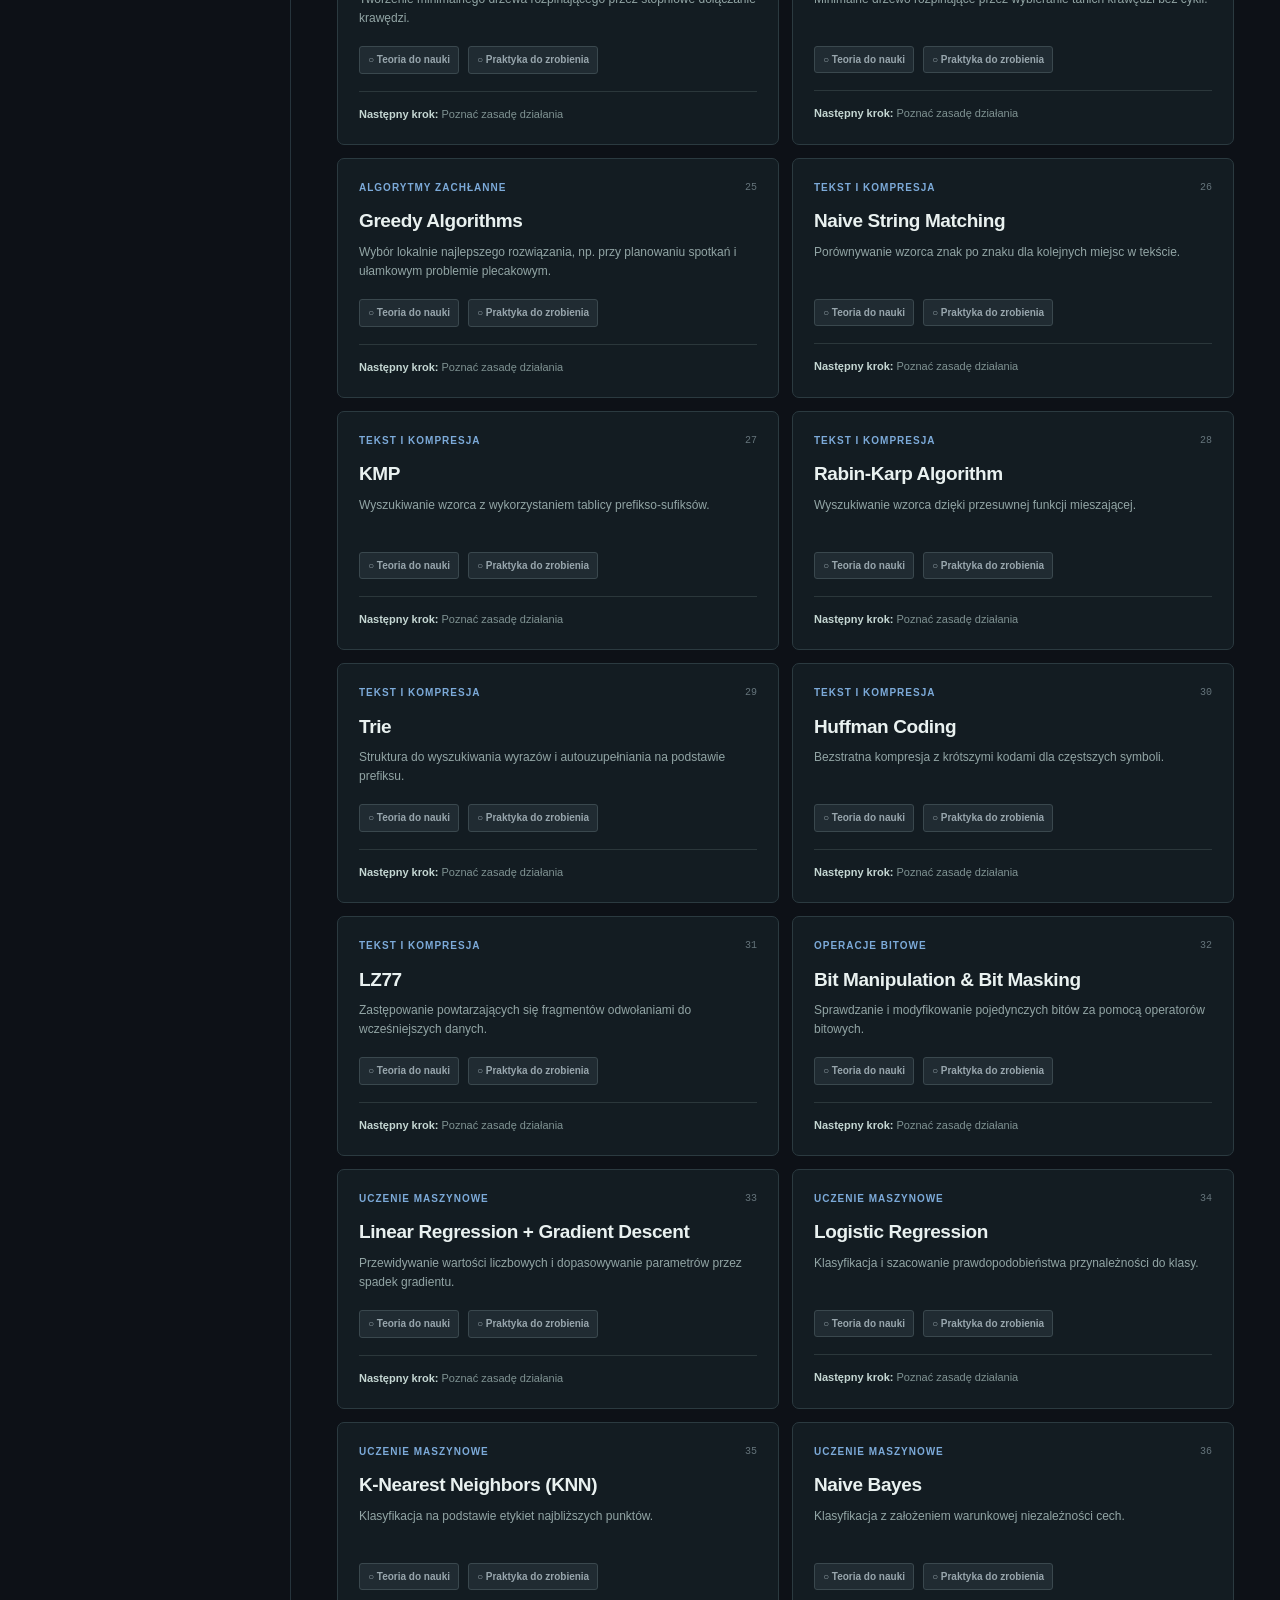
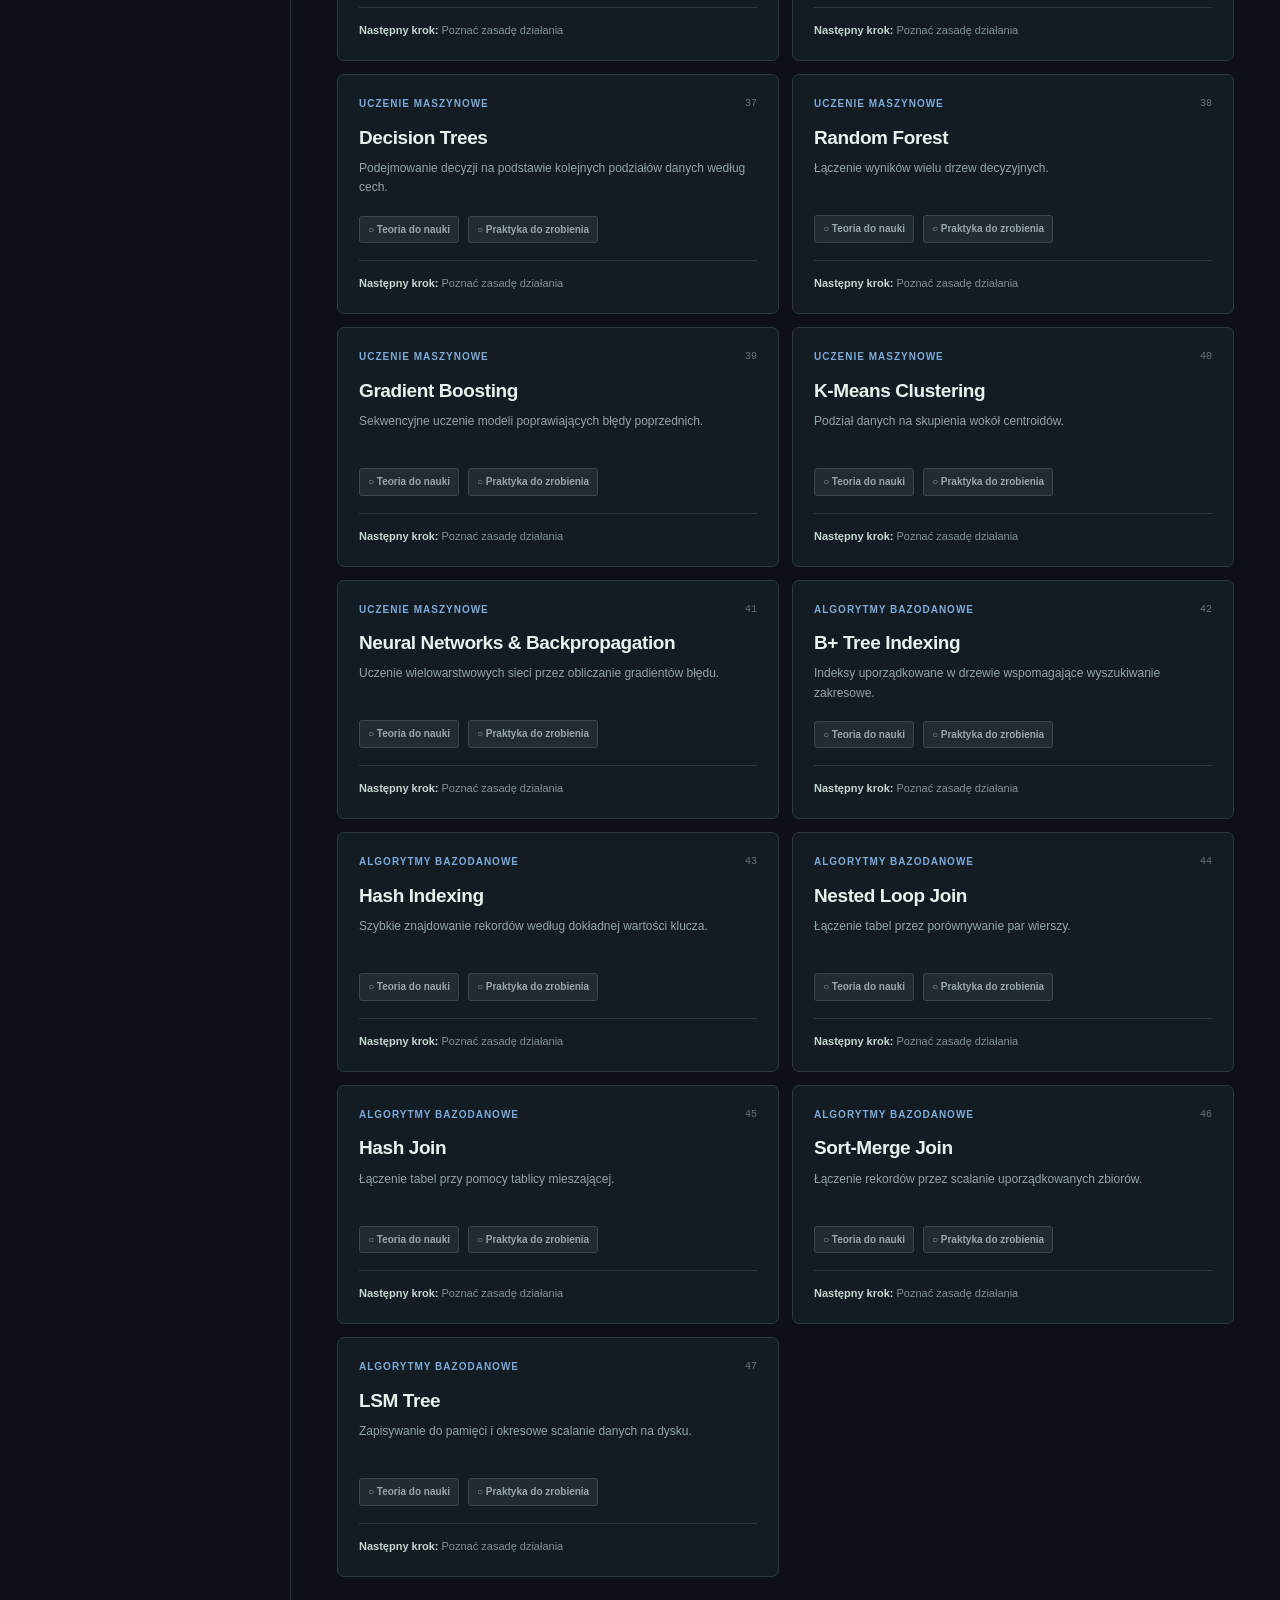
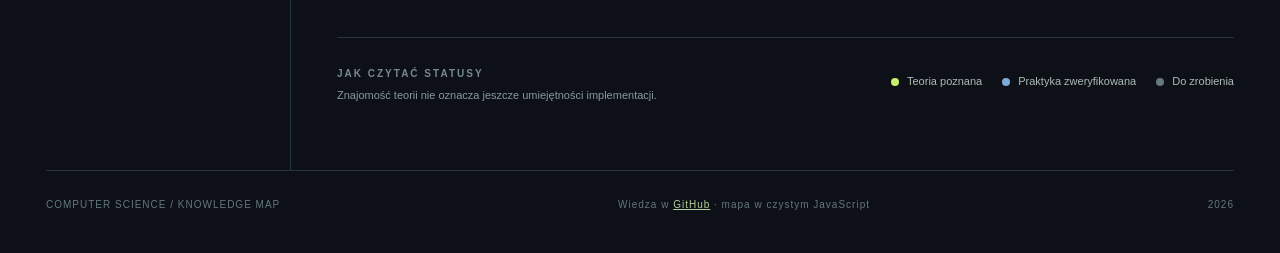
==== commit 0d1e03c0: "docs: link new Projekty tab from knowledge map" ====
--- a/docs/index.html
+++ b/docs/index.html
@@ -6,7 +6,7 @@
   <meta name="theme-color" content="#0d1117">
   <meta name="description" content="Interaktywna mapa nauki informatyki — algorytmy, struktury danych i powiązane notatki.">
   <title>Computer Science · Mapa wiedzy</title>
-  <link rel="stylesheet" href="./style.css?v=filters-1">
+  <link rel="stylesheet" href="./style.css?v=projects-1">
   <script defer src="./data/topics.js?v=e79b591"></script>
   <script defer src="./app.js?v=filters-1"></script>
 </head>
@@ -19,7 +19,9 @@
         <span class="brand-symbol">&lt;/&gt;</span><span class="brand-text">COMPUTER<span>SCIENCE</span></span>
       </a>
       <div class="header-right"><span class="live-dot" aria-hidden="true"></span><span class="header-tag">PERSONAL KNOWLEDGE MAP</span>
-        <a class="header-link" href="https://github.com/Filip350/ComputerScience" target="_blank" rel="noopener noreferrer">Repozytorium <span aria-hidden="true">↗</span></a>
+        <a class="header-link header-page-link" href="./index.html" aria-current="page">Mapa wiedzy</a>
+        <a class="header-link header-page-link" href="./projects.html">Projekty</a>
+        <a class="header-link header-repo" href="https://github.com/Filip350/ComputerScience" target="_blank" rel="noopener noreferrer">Repozytorium <span aria-hidden="true">↗</span></a>
       </div>
     </header>
     <section class="hero" aria-labelledby="heroTitle">
--- a/docs/style.css
+++ b/docs/style.css
@@ -10,3 +10,20 @@
 .filter-chevron{position:absolute;right:14px;top:50%;transform:translateY(-55%);pointer-events:none;color:var(--lime);font-size:21px;line-height:1}
 .filter-total{margin-left:auto;font-size:11px;color:#9dacac;white-space:nowrap}
 @media(max-width:510px){.topic-filters{align-items:stretch;gap:10px}.filter-label{width:100%}.filter-select-wrap{flex:1 1 100%;max-width:none}.filter-total{margin:0;font-size:10px}}
+
+/* Nawigacja między mapą wiedzy i nową zakładką Projekty. */
+.header-right{gap:8px}
+.header-right .header-link{margin-left:0;white-space:nowrap}
+.header-right .header-page-link[aria-current="page"]{border-color:#658c59;background:#1b2d23;color:var(--lime)}
+@media(max-width:650px){
+  .header-right .header-repo{display:none}
+  .header-right .header-link{padding:8px 10px}
+}
+@media(max-width:510px){
+  .site-header{gap:7px}
+  .brand{gap:8px}
+  .brand-symbol{font-size:17px;padding:6px 9px 7px 7px}
+  .brand-text{font-size:9px;letter-spacing:.5px}
+  .header-right{gap:5px}
+  .header-right .header-link{font-size:10px;padding:7px 8px}
+}
